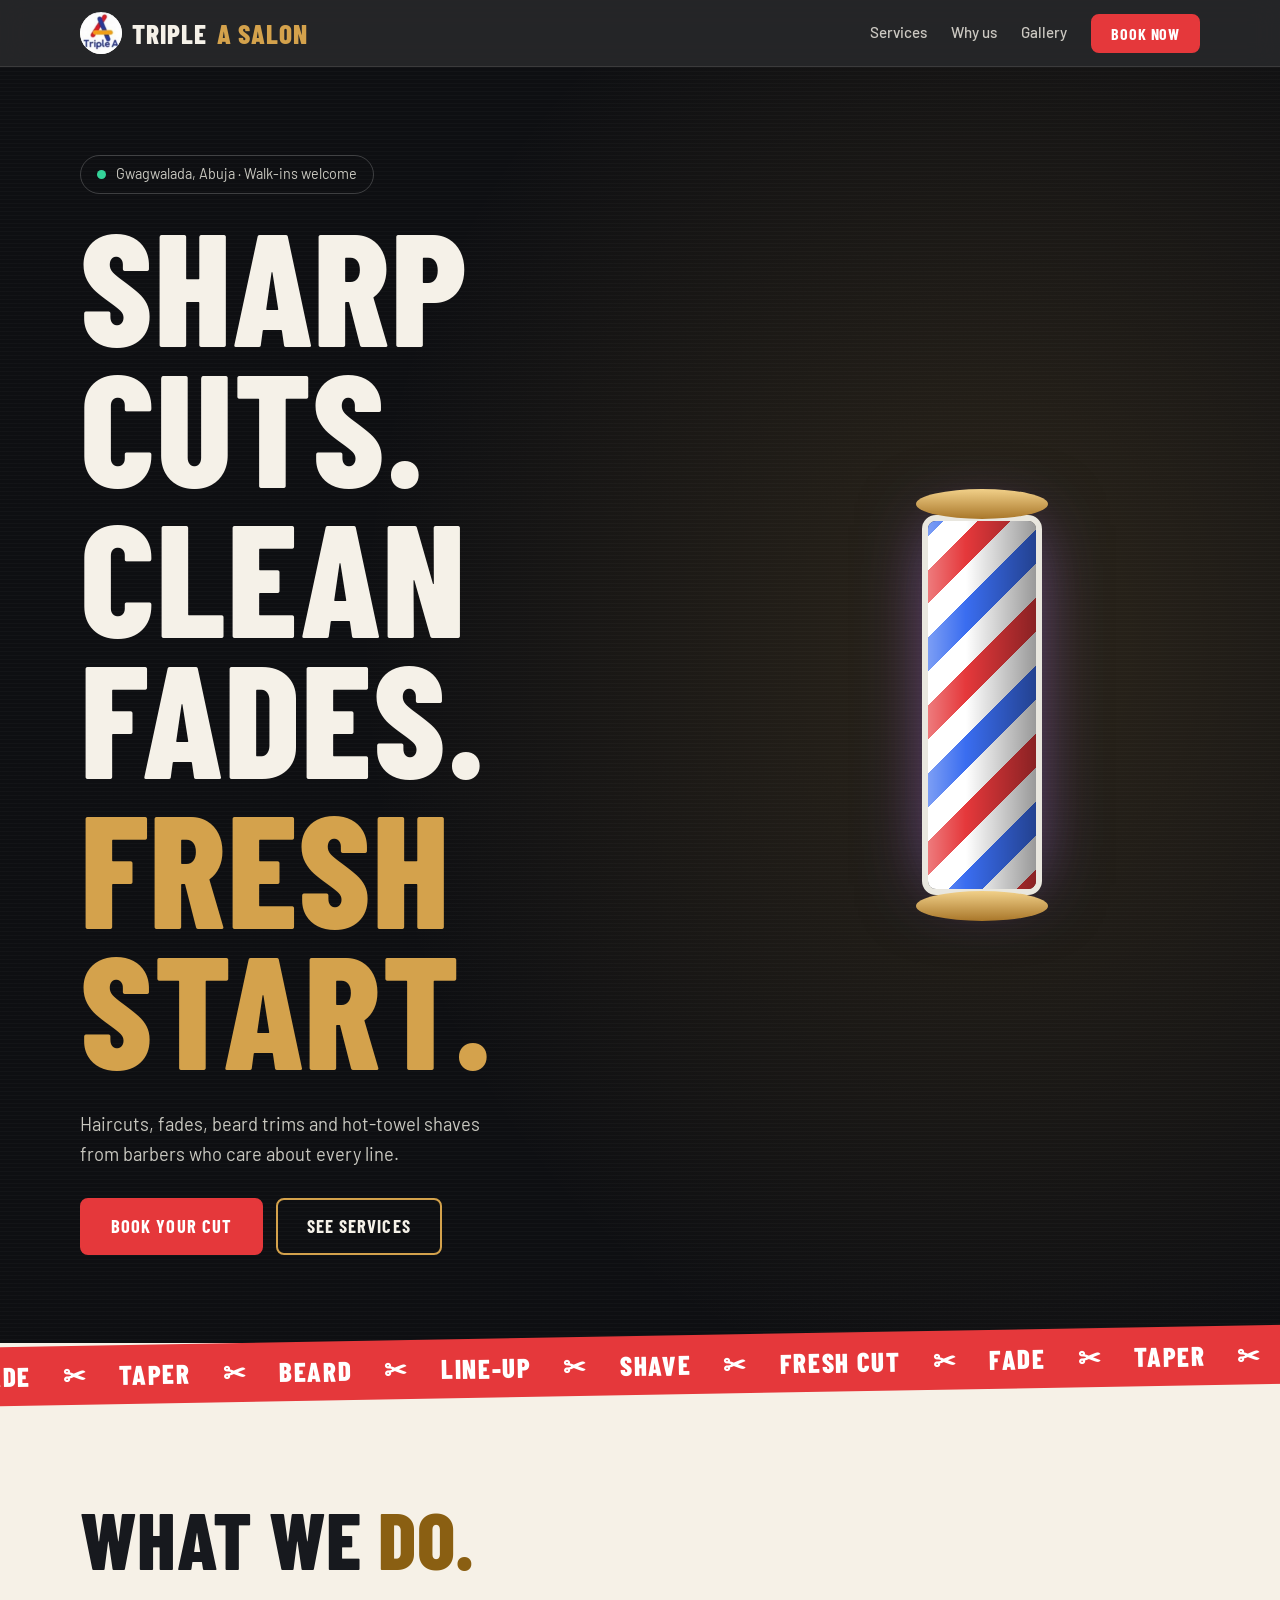
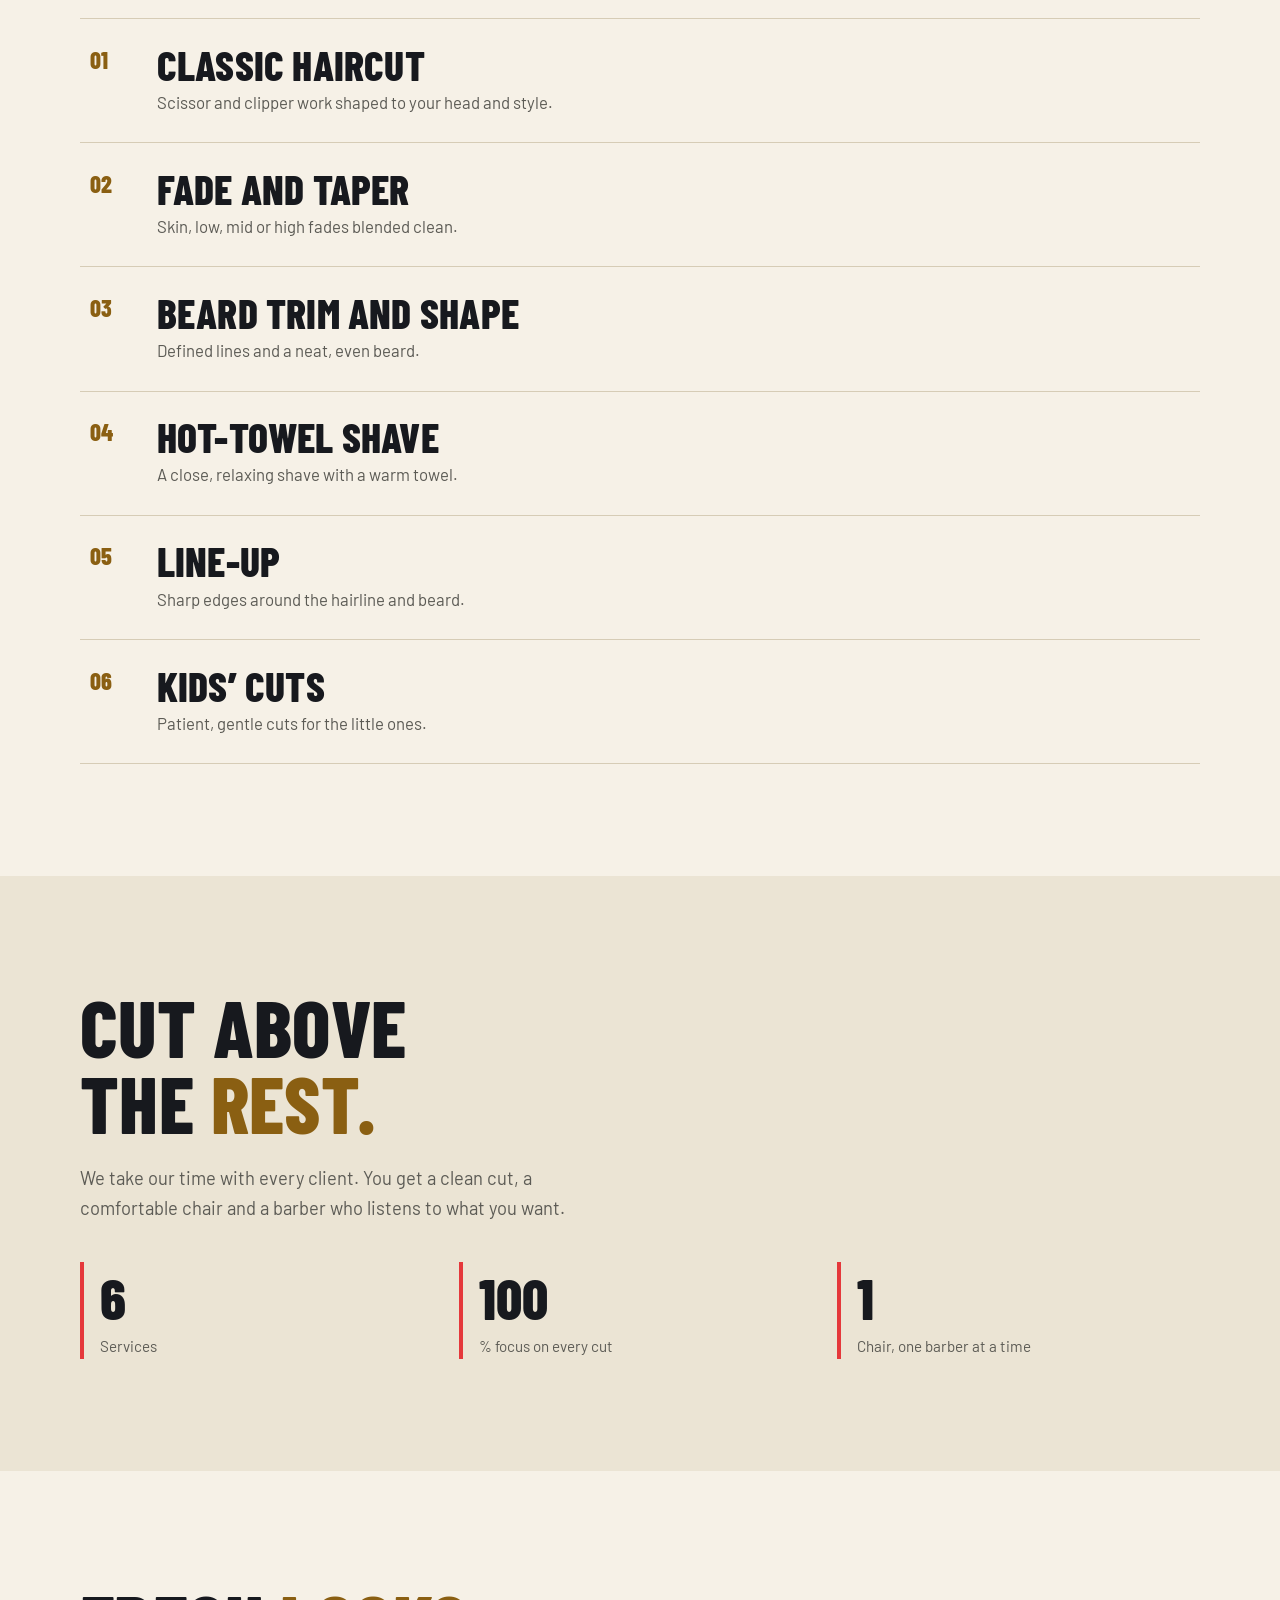
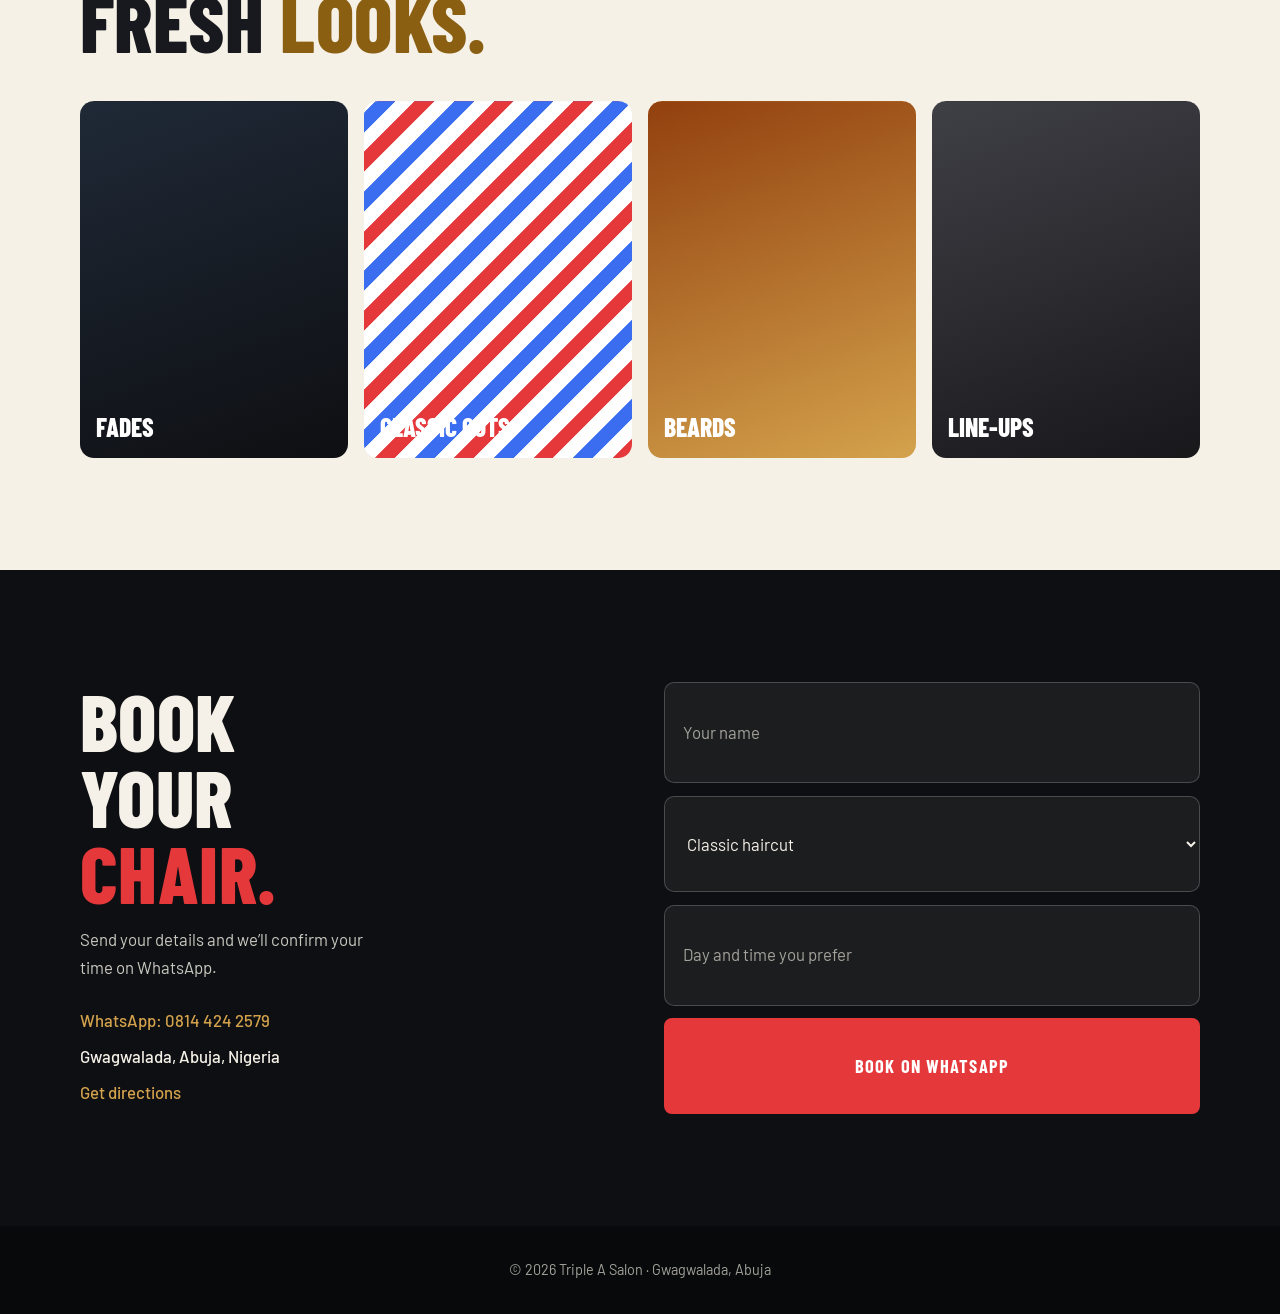
==== index.html @ 72694c61 "Add Triple A Salon website" ====
<!DOCTYPE html>
<html lang="en">
<head>
<meta charset="utf-8">
<meta name="viewport" content="width=device-width, initial-scale=1, viewport-fit=cover">
<title>Triple A Salon | Haircuts, Fades and Beards in Gwagwalada, Abuja</title>
<meta name="description" content="Triple A Salon in Gwagwalada, Abuja: sharp haircuts, clean fades, beard trims and hot-towel shaves.">
<link rel="preconnect" href="https://fonts.googleapis.com"><link rel="preconnect" href="https://fonts.gstatic.com" crossorigin>
<link href="https://fonts.googleapis.com/css2?family=Barlow+Condensed:wght@600;700;800&family=Barlow:wght@400;500;600&display=swap" rel="stylesheet">
<style>
:root{--bg:#0e0f12;--bg2:#17191f;--ink:#f5f1e8;--mute:#a3a29b;--line:#2b2e37;--bt:#d4a24c;--br:#d4a24c;--red:#e5383b;--blu:#3a6df0;--onb:#0e0f12;
--d:"Barlow Condensed","Arial Narrow",Impact,sans-serif;--t:"Barlow","Segoe UI",system-ui,sans-serif;
box-sizing:border-box;padding-top:env(safe-area-inset-top,0px);padding-bottom:env(safe-area-inset-bottom,0px);color-scheme:light dark}
@media (prefers-color-scheme:light){:root{--bg:#f6f1e7;--bg2:#ebe4d4;--ink:#17191e;--mute:#5c5b55;--line:#d6ccb6;--bt:#8a5f12}}
*,*::before,*::after{box-sizing:border-box}
html{scroll-behavior:smooth;scroll-padding-top:calc(70px + env(safe-area-inset-top,0px));height:100%}
body{margin:0;min-height:100%;background:var(--bg);color:var(--ink);font:400 1.05rem/1.65 var(--t);overflow-x:hidden}
body::before{content:"";position:fixed;inset:0 0 auto;height:env(safe-area-inset-top,0px);background:#0e0f12;z-index:90}
a{color:inherit}p{margin:0}h1,h2,h3{font-family:var(--d);margin:0;line-height:.95;text-transform:uppercase;font-weight:800;letter-spacing:.005em}
:focus-visible{outline:3px solid var(--br);outline-offset:3px;border-radius:6px}
.w{width:min(1120px,100% - 2.5rem);margin-inline:auto}
section{padding:clamp(4rem,9vw,7rem) 0}
h2{font-size:clamp(2.6rem,7vw,5rem);max-width:12ch}
.mute{color:var(--mute)}.bt{color:var(--bt)}
#pg{position:fixed;top:env(safe-area-inset-top,0px);left:0;right:0;height:5px;z-index:95;transform-origin:left;transform:scaleX(0);background:repeating-linear-gradient(-45deg,var(--red) 0 10px,#fff 10px 20px,var(--blu) 20px 30px,#fff 30px 40px)}
nav{position:sticky;top:env(safe-area-inset-top,0px);z-index:80;background:#0e0f12e6;backdrop-filter:blur(14px);color:#f5f1e8;border-bottom:1px solid #ffffff1a}
nav .w{display:flex;align-items:center;justify-content:space-between;height:66px;gap:1rem}
.logo{font:800 1.7rem var(--d);text-decoration:none;text-transform:uppercase;letter-spacing:.04em}.logo i{font-style:normal;color:#d4a24c}.logo{display:flex;align-items:center;gap:.6rem}.lg{width:42px;height:42px;border-radius:50%;background:#fff}
.lk{display:flex;gap:1.5rem;align-items:center}.lk a:not(.btn){text-decoration:none;font-weight:500;font-size:.95rem;opacity:.8;transition:opacity .2s}.lk a:not(.btn):hover{opacity:1}
.btn{display:inline-flex;align-items:center;justify-content:center;padding:.95rem 1.8rem;border-radius:8px;font:700 1.15rem var(--d);text-transform:uppercase;letter-spacing:.06em;text-decoration:none;border:2px solid var(--br);color:inherit;background:none;cursor:pointer;transition:transform .2s,background .25s,color .25s}
.btn:hover{background:var(--br);color:#0e0f12;transform:translateY(-3px)}
.btn.r{background:var(--red);border-color:var(--red);color:#fff}.btn.r:hover{background:#ff5a5d;border-color:#ff5a5d;color:#fff}
.sm{padding:.5rem 1.1rem;font-size:1rem}
@media (max-width:760px){.lk a:not(.btn){display:none}}
.hero{background:#0e0f12;color:#f5f1e8;position:relative;overflow:hidden;padding:clamp(3rem,7vw,5.5rem) 0}
.hero::before{content:"";position:absolute;inset:0;background:radial-gradient(50% 60% at 78% 45%,#d4a24c26,transparent),repeating-linear-gradient(0deg,transparent 0 3px,#ffffff05 3px 4px)}
.hero .w{position:relative;display:grid;grid-template-columns:1.2fr .8fr;gap:2rem;align-items:center}
.tag{display:inline-flex;align-items:center;gap:.6rem;border:1px solid #ffffff33;border-radius:999px;padding:.4rem 1rem;font-size:.9rem;color:#c9c8c0}
.tag b{width:9px;height:9px;border-radius:50%;background:#34d399;animation:pg 1.8s infinite}
@keyframes pg{0%{box-shadow:0 0 0 0 #34d39988}70%,100%{box-shadow:0 0 0 9px transparent}}
h1{font-size:clamp(4rem,13vw,10rem);margin:1.2rem 0 1.4rem;line-height:.88}
h1 .l{display:block;overflow:hidden;padding-bottom:.06em}h1 .l span{display:block;transform:translateY(112%) skewY(6deg);animation:up .9s cubic-bezier(.2,.9,.2,1) forwards;animation-delay:var(--d1)}
h1 .l:nth-child(3){color:#d4a24c}
@keyframes up{to{transform:none}}
.hero .in{opacity:0;animation:fd .9s 1.1s forwards}@keyframes fd{to{opacity:1}}
.lead{max-width:42ch;color:#c9c8c0;font-size:1.15rem;margin-bottom:1.8rem}
.cta{display:flex;gap:.8rem;flex-wrap:wrap}
.stage{display:grid;place-items:center;opacity:0;animation:fd 1s .8s forwards}
.poleW{position:relative;width:120px;padding:26px 0}
.cap{position:absolute;left:-6px;right:-6px;height:30px;border-radius:50%;background:linear-gradient(#f1d089,#a9772a);z-index:2}.cap.a{top:0}.cap.b{bottom:0}
.pole{height:min(52vw,380px);min-height:280px;border-radius:14px;border:6px solid #e9e7df;overflow:hidden;position:relative;box-shadow:0 0 70px -10px #3a6df080,0 0 70px -20px #e5383b99}
.pole::before{content:"";position:absolute;inset:-150px 0;background:repeating-linear-gradient(-45deg,var(--red) 0 24px,#fff 24px 48px,var(--blu) 48px 72px,#fff 72px 96px);animation:pl 2.6s linear infinite}
@keyframes pl{to{transform:translateY(135.76px)}}
.pole::after{content:"";position:absolute;inset:0;background:linear-gradient(90deg,#ffffff55,transparent 35%,#00000066)}
@media (max-width:860px){.hero .w{grid-template-columns:1fr}.stage{order:-1}.pole{min-height:200px;height:200px}}
.mq{background:var(--red);color:#fff;overflow:hidden;padding:.8rem 0;transform:rotate(-1deg);margin:-.4rem -2%;position:relative;z-index:2}
.mq div{display:flex;width:max-content;animation:sl 24s linear infinite;font:800 1.7rem var(--d);text-transform:uppercase;letter-spacing:.06em}
.mq span{padding-right:2rem}.mq span::after{content:"✂";margin-left:2rem}
@keyframes sl{to{transform:translateX(-50%)}}
[data-r]{opacity:0;transform:translateY(40px);transition:opacity .8s,transform .8s cubic-bezier(.2,.9,.2,1);transition-delay:var(--dl,0s)}[data-r].on{opacity:1;transform:none}
.sv-l{margin-top:2.6rem;border-top:1px solid var(--line)}
.row{display:grid;grid-template-columns:3.2rem 1fr;gap:1rem;padding:1.6rem .6rem;border-bottom:1px solid var(--line);position:relative;overflow:hidden;transition:padding .3s}
.row::before{content:"";position:absolute;inset:0;background:var(--br);transform:scaleX(0);transform-origin:left;transition:transform .45s cubic-bezier(.7,0,.2,1);z-index:0}
.row>*{position:relative;z-index:1;transition:color .3s}
.row:hover::before{transform:none}.row:hover>*{color:#0e0f12}.row:hover{padding-left:1.4rem}
.row b{font:800 1.5rem var(--d);color:var(--bt)}
.row h3{font-size:clamp(1.8rem,4vw,2.6rem);margin-bottom:.3rem}
.row p{color:var(--mute)}
.alt{background:var(--bg2)}
.st{display:grid;grid-template-columns:repeat(3,1fr);gap:1rem;margin-top:2.4rem}
.st div{border-left:4px solid var(--red);padding-left:1rem}.st b{display:block;font:800 clamp(2.4rem,6vw,3.6rem) var(--d)}.st span{color:var(--mute);font-size:.95rem}
.gal{display:grid;grid-template-columns:repeat(4,1fr);gap:1rem;margin-top:2.6rem}
.tile{aspect-ratio:3/4;border-radius:14px;display:flex;align-items:flex-end;padding:1rem;color:#fff;font:800 1.6rem var(--d);text-transform:uppercase;background-size:cover;background-position:center;transition:transform .4s;position:relative;overflow:hidden}
.tile:hover{transform:translateY(-8px) rotate(-1.2deg)}
.tile:nth-child(1){background-image:linear-gradient(160deg,#1f2937,#0e0f12)}.tile:nth-child(2){background-image:repeating-linear-gradient(-45deg,#e5383b 0 14px,#fff 14px 28px,#3a6df0 28px 42px,#fff 42px 56px)}.tile:nth-child(3){background-image:linear-gradient(160deg,#92400e,#d4a24c)}.tile:nth-child(4){background-image:linear-gradient(160deg,#3f3f46,#18181b)}
@media (max-width:860px){.gal{grid-template-columns:1fr 1fr}}
.bk{background:#0e0f12;color:#f5f1e8}
.bk .w{display:grid;grid-template-columns:1fr 1fr;gap:3rem}
.bk h2{max-width:9ch}.bk p{color:#c9c8c0;margin-top:1rem;max-width:34ch}
.det{display:grid;gap:.5rem;margin-top:1.6rem;font-weight:500}.det a{text-decoration:none;color:#d4a24c}
form{display:grid;gap:.8rem}
input,select,textarea{width:100%;padding:1rem 1.1rem;border-radius:10px;border:1.5px solid #ffffff33;background:#ffffff0f;color:#f5f1e8;font:inherit}
select option{color:#0e0f12}input::placeholder,textarea::placeholder{color:#a3a29b}
input:focus,select:focus,textarea:focus{outline:none;border-color:#d4a24c;background:#ffffff1c}
@media (max-width:820px){.bk .w{grid-template-columns:1fr}}
footer{background:#08090b;color:#a3a29b;text-align:center;padding:2rem 1rem;font-size:.9rem}
main,footer{position:relative;z-index:1}
@media (prefers-reduced-motion:reduce){*,*::before,*::after{animation:none!important;transition:none!important}h1 .l span,[data-r],.hero .in,.stage{transform:none;opacity:1}}
</style>
</head>
<body>
<div id="pg" aria-hidden="true"></div>
<nav><div class="w"><a class="logo" href="#top" data-brand></a>
<div class="lk"><a href="#services">Services</a><a href="#why">Why us</a><a href="#gallery">Gallery</a><a class="btn r sm" href="#book">Book now</a></div></div></nav>
<main>
<header class="hero" id="top"><div class="w">
<div><span class="tag in"><b></b>Gwagwalada, Abuja · Walk-ins welcome</span>
<h1 aria-label="Sharp cuts. Clean fades. Fresh start."><span class="l"><span style="--d1:.1s">Sharp cuts.</span></span><span class="l"><span style="--d1:.25s">Clean fades.</span></span><span class="l"><span style="--d1:.4s">Fresh start.</span></span></h1>
<p class="lead in">Haircuts, fades, beard trims and hot-towel shaves from barbers who care about every line.</p>
<div class="cta in"><a class="btn r" href="#book">Book your cut</a><a class="btn" href="#services">See services</a></div></div>
<div class="stage" aria-hidden="true"><div class="poleW"><i class="cap a"></i><div class="pole"></div><i class="cap b"></i></div></div>
</div></header>
<div class="mq" aria-hidden="true"><div id="mq"></div></div>

<section id="services"><div class="w"><h2 data-r>What we <span class="bt">do.</span></h2><div class="sv-l" id="sv"></div></div></section>

<section class="alt" id="why"><div class="w"><h2 data-r>Cut above the <span class="bt">rest.</span></h2>
<p class="mute" data-r style="max-width:52ch;margin-top:1.4rem;font-size:1.15rem">We take our time with every client. You get a clean cut, a comfortable chair and a barber who listens to what you want.</p>
<div class="st" data-r><div><b data-n="6">0</b><span>Services</span></div><div><b data-n="100">0</b><span>% focus on every cut</span></div><div><b data-n="1">0</b><span>Chair, one barber at a time</span></div></div></div></section>

<section id="gallery"><div class="w"><h2 data-r>Fresh <span class="bt">looks.</span></h2>
<div class="gal"><div class="tile" data-r>Fades</div><div class="tile" data-r style="--dl:.1s">Classic cuts</div><div class="tile" data-r style="--dl:.2s">Beards</div><div class="tile" data-r style="--dl:.3s">Line-ups</div></div></div></section>

<section class="bk" id="book"><div class="w">
<div data-r><h2>Book your <span style="color:#e5383b">chair.</span></h2><p>Send your details and we’ll confirm your time on WhatsApp.</p>
<div class="det"><a id="wa" target="_blank" rel="noopener"></a><span>Gwagwalada, Abuja, Nigeria</span><a id="mp" target="_blank" rel="noopener">Get directions</a><div id="hr"></div></div></div>
<form id="f" data-r style="--dl:.15s"><input id="n" placeholder="Your name" required autocomplete="name"><select id="s" aria-label="Service"></select><input id="d" placeholder="Day and time you prefer" required><button class="btn r" type="submit">Book on WhatsApp</button></form>
</div></section>
</main>
<footer id="ft"></footer>
<script>
var BRAND="Triple A Salon",PHONE="2348144242579",SHOWN="0814 424 2579",HOURS="",HERO="",GALLERY=[],LOGO="[data-uri]"; // HOURS, HERO and GALLERY are optional: add opening hours, a hero photo and gallery photos
var $=function(s){return document.querySelector(s)},$$=function(s){return Array.prototype.slice.call(document.querySelectorAll(s))};
var sv=[["Classic haircut","Scissor and clipper work shaped to your head and style."],["Fade and taper","Skin, low, mid or high fades blended clean."],["Beard trim and shape","Defined lines and a neat, even beard."],["Hot-towel shave","A close, relaxing shave with a warm towel."],["Line-up","Sharp edges around the hairline and beard."],["Kids’ cuts","Patient, gentle cuts for the little ones."]];
$("#sv").innerHTML=sv.map(function(s,i){return'<div class="row" data-r style="--dl:'+i*.06+'s"><b>0'+(i+1)+"</b><div><h3>"+s[0]+"</h3><p>"+s[1]+"</p></div></div>"}).join("");
$("#s").innerHTML=sv.map(function(s){return"<option>"+s[0]+"</option>"}).join("");
var b=BRAND.split(" ");$$("[data-brand]").forEach(function(e){e.innerHTML='<img class="lg" src="'+LOGO+'" alt="">'+b[0]+(b.length>1?" <i>"+b.slice(1).join(" ")+"</i>":"")});
$("#wa").href="https://wa.me/"+PHONE;$("#wa").textContent="WhatsApp: "+SHOWN;if(HOURS)$("#hr").textContent="Open: "+HOURS;
$("#ft").textContent="© 2026 "+BRAND+" · Gwagwalada, Abuja";$("#mp").href="https://www.google.com/maps/search/?api=1&query="+encodeURIComponent("Triple A Salon Gwagwalada Abuja");if(HERO){$(".hero").style.background="linear-gradient(#0e0f12d9,#0e0f12f2),url("+HERO+") center/cover"}
var ws=["Fade","Taper","Beard","Line-up","Shave","Fresh cut"];$("#mq").innerHTML=ws.concat(ws,ws,ws).map(function(w){return"<span>"+w+"</span>"}).join("");
GALLERY.forEach(function(u,i){var t=$$(".tile")[i];if(t)t.style.backgroundImage="url("+u+")"});
addEventListener("scroll",function(){var h=document.documentElement.scrollHeight-innerHeight;$("#pg").style.transform="scaleX("+(h>0?scrollY/h:0)+")"},{passive:true});
var io=new IntersectionObserver(function(es){es.forEach(function(e){if(e.isIntersecting){e.target.classList.add("on");io.unobserve(e.target)}})},{threshold:.15});
$$("[data-r]").forEach(function(e){io.observe(e)});
var co=new IntersectionObserver(function(es){es.forEach(function(e){if(!e.isIntersecting)return;co.unobserve(e.target);var n=+e.target.dataset.n,s=0;(function u(){s++;e.target.textContent=Math.round(n*s/30);if(s<30)requestAnimationFrame(u)})()})});
$$("[data-n]").forEach(function(e){co.observe(e)});
$("#f").onsubmit=function(ev){ev.preventDefault();var t="Hello "+BRAND+", I’m "+$("#n").value+". I’d like a "+$("#s").value+" on "+$("#d").value+".";window.open("https://wa.me/"+PHONE+"?text="+encodeURIComponent(t),"_blank")};
</script>
</body>
</html>
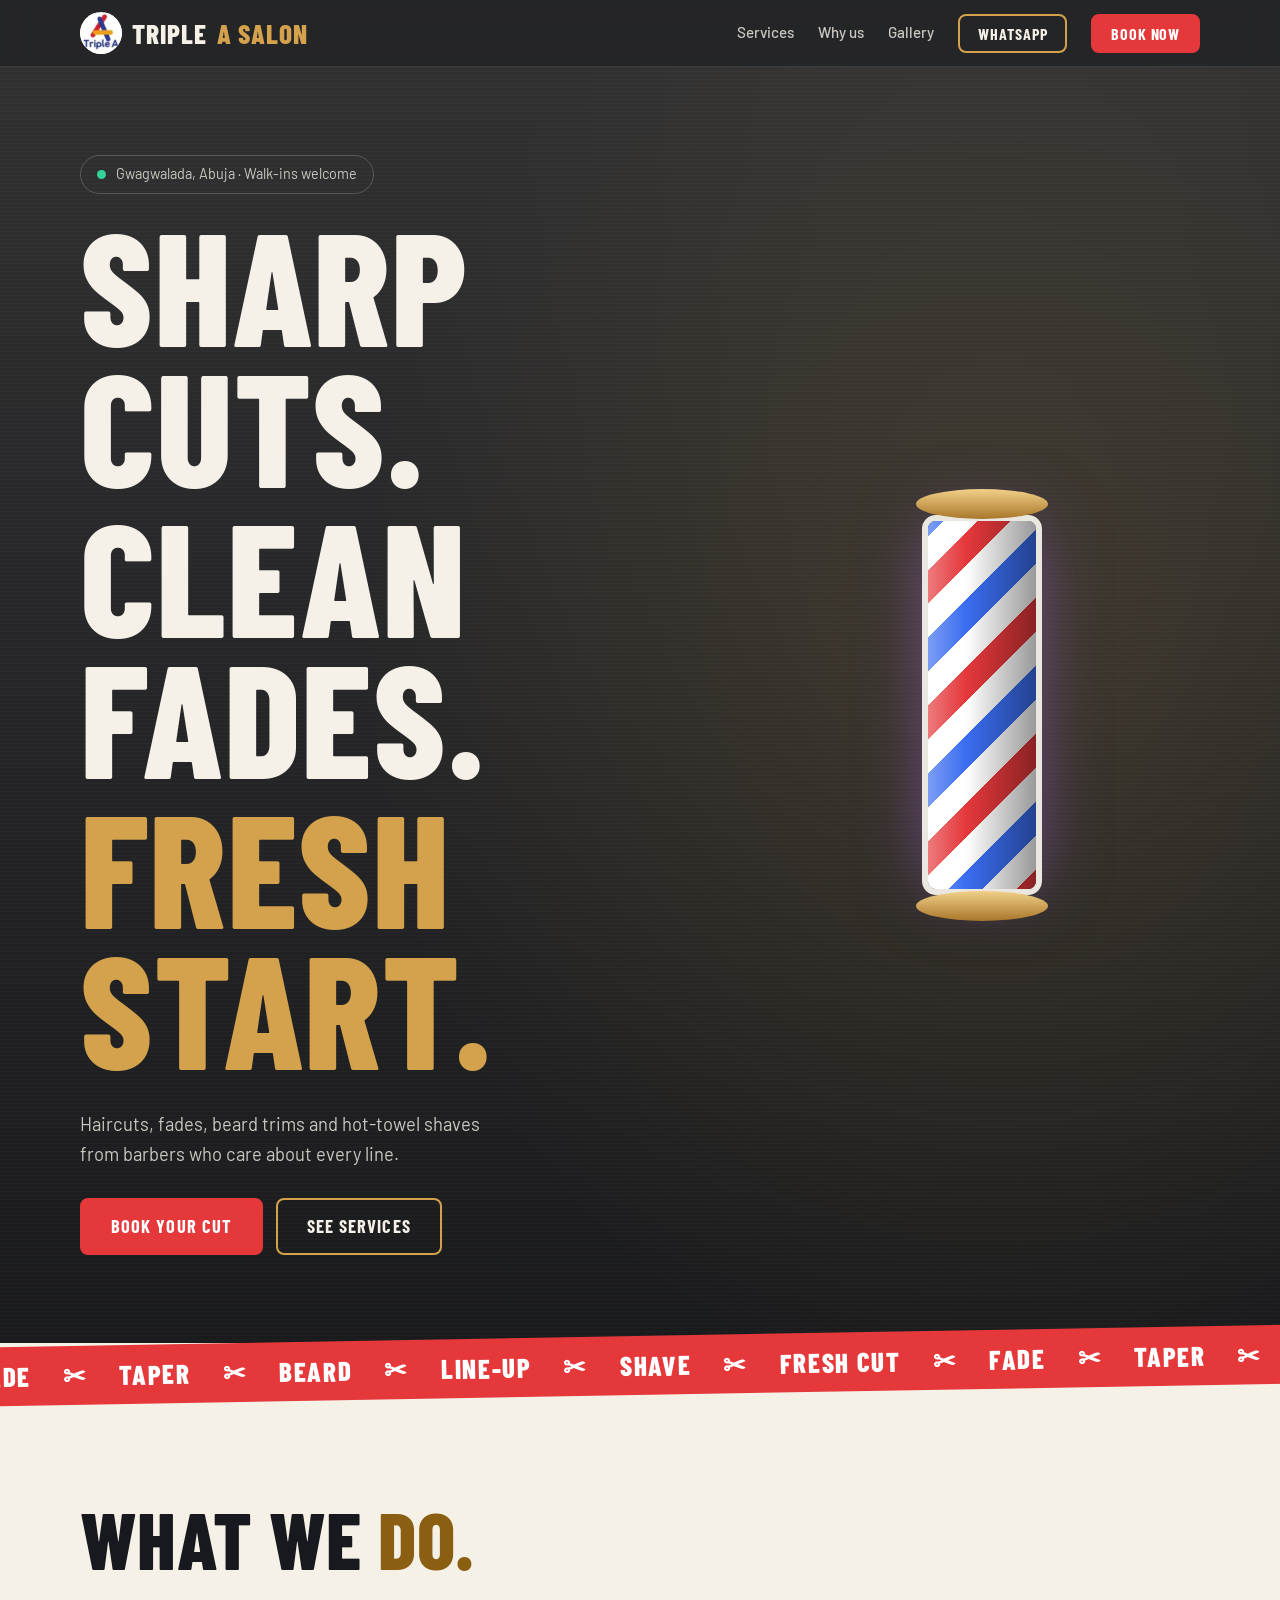
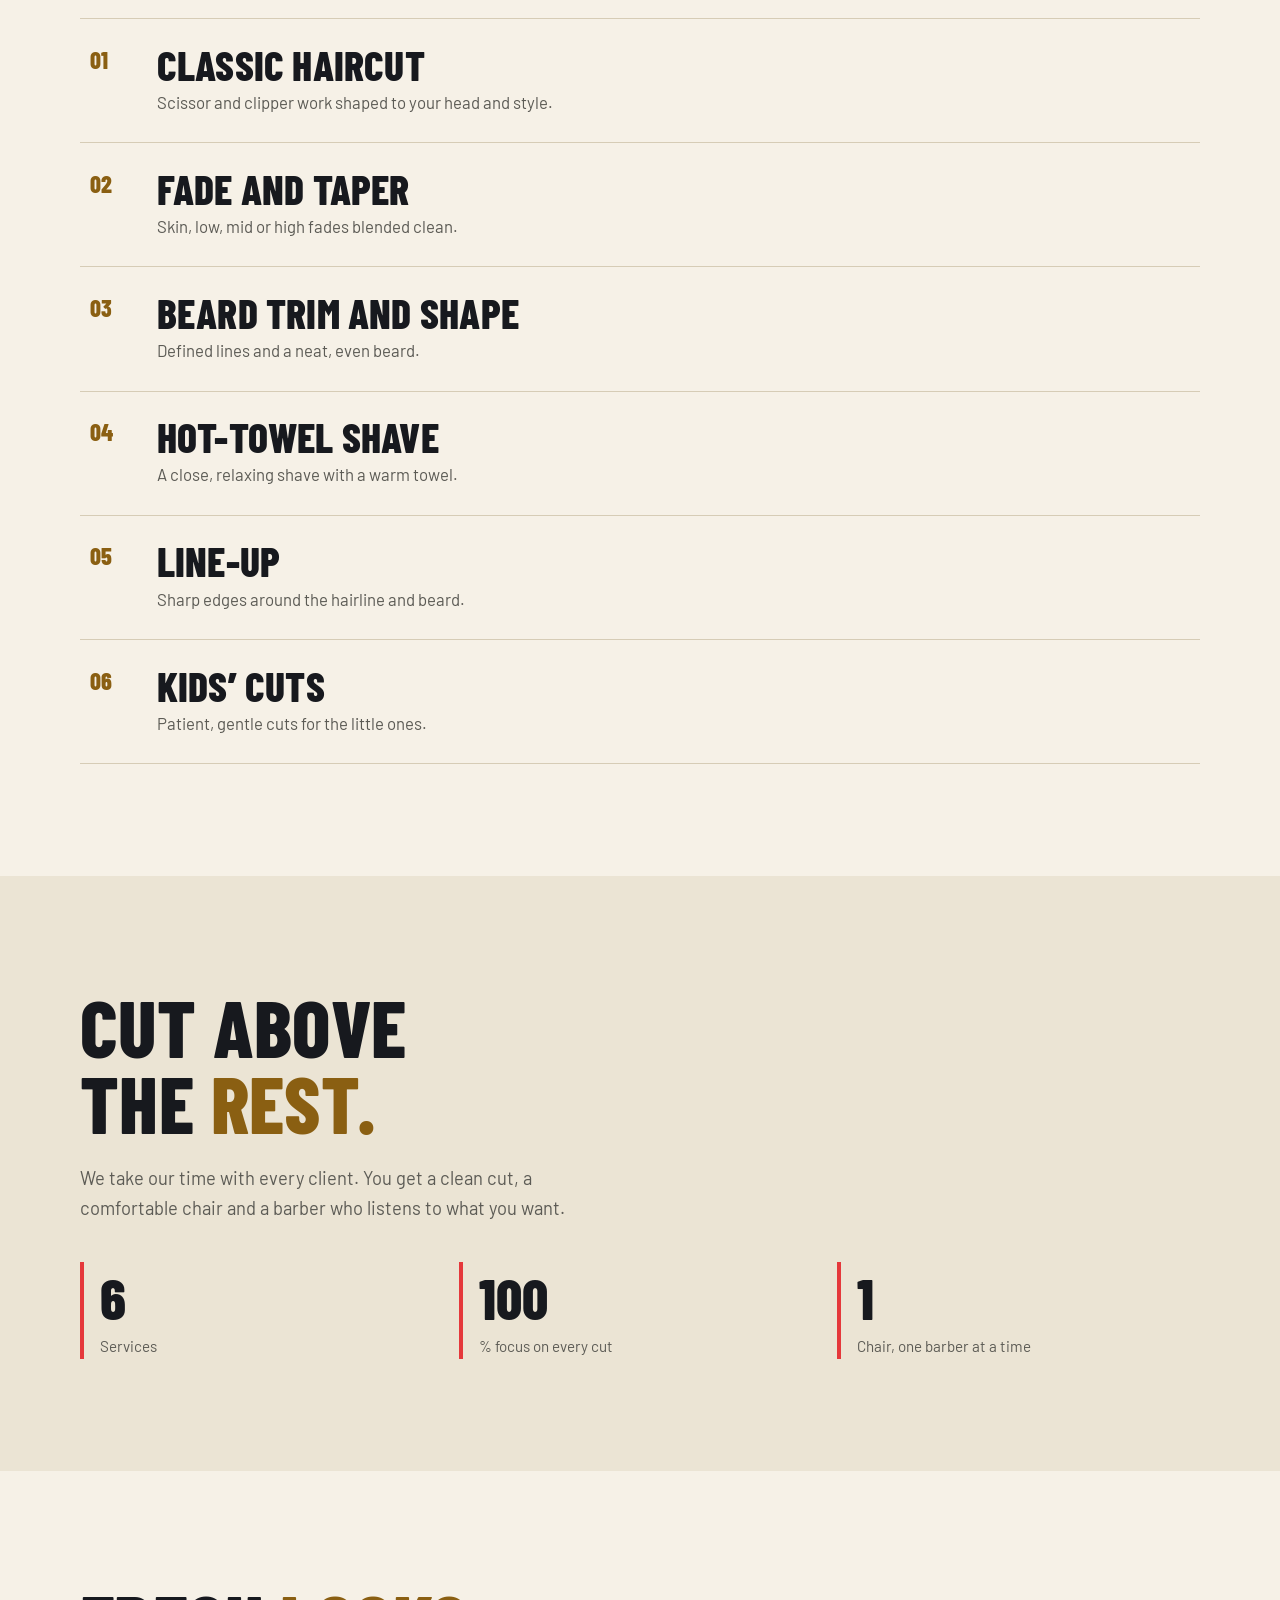
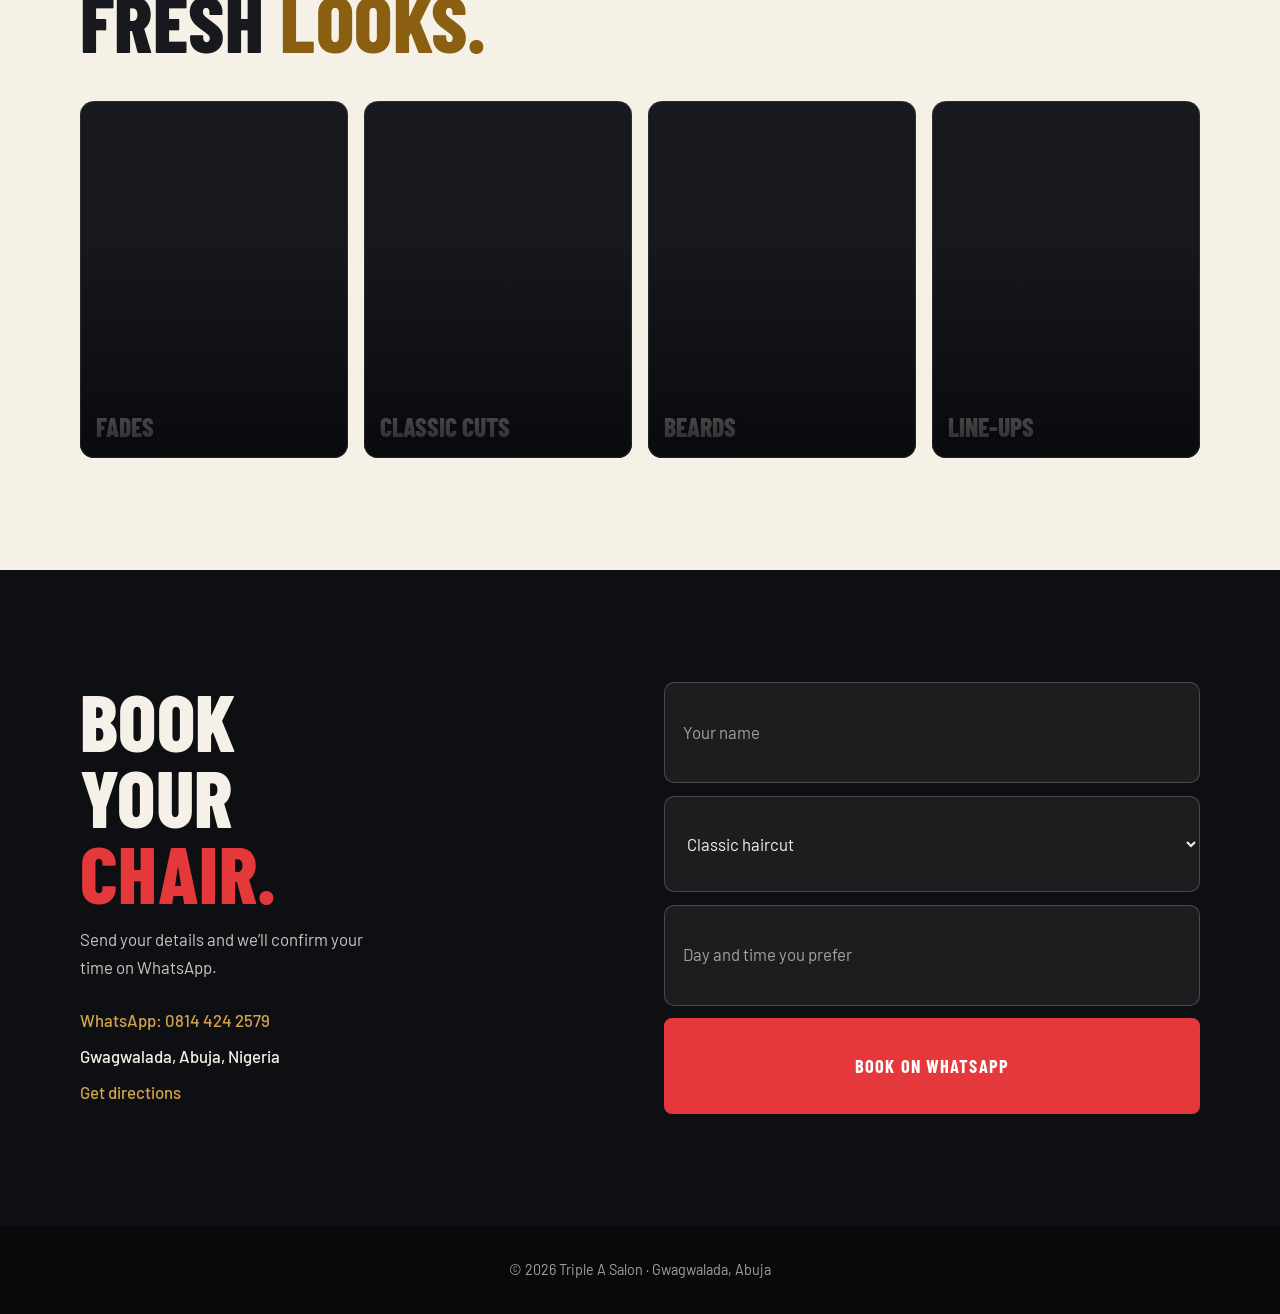
==== commit e2cc91b8: "Separate salon assets and add photography and contact links" ====
--- a/index.html
+++ b/index.html
@@ -7,91 +7,12 @@
 <meta name="description" content="Triple A Salon in Gwagwalada, Abuja: sharp haircuts, clean fades, beard trims and hot-towel shaves.">
 <link rel="preconnect" href="https://fonts.googleapis.com"><link rel="preconnect" href="https://fonts.gstatic.com" crossorigin>
 <link href="https://fonts.googleapis.com/css2?family=Barlow+Condensed:wght@600;700;800&family=Barlow:wght@400;500;600&display=swap" rel="stylesheet">
-<style>
-:root{--bg:#0e0f12;--bg2:#17191f;--ink:#f5f1e8;--mute:#a3a29b;--line:#2b2e37;--bt:#d4a24c;--br:#d4a24c;--red:#e5383b;--blu:#3a6df0;--onb:#0e0f12;
---d:"Barlow Condensed","Arial Narrow",Impact,sans-serif;--t:"Barlow","Segoe UI",system-ui,sans-serif;
-box-sizing:border-box;padding-top:env(safe-area-inset-top,0px);padding-bottom:env(safe-area-inset-bottom,0px);color-scheme:light dark}
-@media (prefers-color-scheme:light){:root{--bg:#f6f1e7;--bg2:#ebe4d4;--ink:#17191e;--mute:#5c5b55;--line:#d6ccb6;--bt:#8a5f12}}
-*,*::before,*::after{box-sizing:border-box}
-html{scroll-behavior:smooth;scroll-padding-top:calc(70px + env(safe-area-inset-top,0px));height:100%}
-body{margin:0;min-height:100%;background:var(--bg);color:var(--ink);font:400 1.05rem/1.65 var(--t);overflow-x:hidden}
-body::before{content:"";position:fixed;inset:0 0 auto;height:env(safe-area-inset-top,0px);background:#0e0f12;z-index:90}
-a{color:inherit}p{margin:0}h1,h2,h3{font-family:var(--d);margin:0;line-height:.95;text-transform:uppercase;font-weight:800;letter-spacing:.005em}
-:focus-visible{outline:3px solid var(--br);outline-offset:3px;border-radius:6px}
-.w{width:min(1120px,100% - 2.5rem);margin-inline:auto}
-section{padding:clamp(4rem,9vw,7rem) 0}
-h2{font-size:clamp(2.6rem,7vw,5rem);max-width:12ch}
-.mute{color:var(--mute)}.bt{color:var(--bt)}
-#pg{position:fixed;top:env(safe-area-inset-top,0px);left:0;right:0;height:5px;z-index:95;transform-origin:left;transform:scaleX(0);background:repeating-linear-gradient(-45deg,var(--red) 0 10px,#fff 10px 20px,var(--blu) 20px 30px,#fff 30px 40px)}
-nav{position:sticky;top:env(safe-area-inset-top,0px);z-index:80;background:#0e0f12e6;backdrop-filter:blur(14px);color:#f5f1e8;border-bottom:1px solid #ffffff1a}
-nav .w{display:flex;align-items:center;justify-content:space-between;height:66px;gap:1rem}
-.logo{font:800 1.7rem var(--d);text-decoration:none;text-transform:uppercase;letter-spacing:.04em}.logo i{font-style:normal;color:#d4a24c}.logo{display:flex;align-items:center;gap:.6rem}.lg{width:42px;height:42px;border-radius:50%;background:#fff}
-.lk{display:flex;gap:1.5rem;align-items:center}.lk a:not(.btn){text-decoration:none;font-weight:500;font-size:.95rem;opacity:.8;transition:opacity .2s}.lk a:not(.btn):hover{opacity:1}
-.btn{display:inline-flex;align-items:center;justify-content:center;padding:.95rem 1.8rem;border-radius:8px;font:700 1.15rem var(--d);text-transform:uppercase;letter-spacing:.06em;text-decoration:none;border:2px solid var(--br);color:inherit;background:none;cursor:pointer;transition:transform .2s,background .25s,color .25s}
-.btn:hover{background:var(--br);color:#0e0f12;transform:translateY(-3px)}
-.btn.r{background:var(--red);border-color:var(--red);color:#fff}.btn.r:hover{background:#ff5a5d;border-color:#ff5a5d;color:#fff}
-.sm{padding:.5rem 1.1rem;font-size:1rem}
-@media (max-width:760px){.lk a:not(.btn){display:none}}
-.hero{background:#0e0f12;color:#f5f1e8;position:relative;overflow:hidden;padding:clamp(3rem,7vw,5.5rem) 0}
-.hero::before{content:"";position:absolute;inset:0;background:radial-gradient(50% 60% at 78% 45%,#d4a24c26,transparent),repeating-linear-gradient(0deg,transparent 0 3px,#ffffff05 3px 4px)}
-.hero .w{position:relative;display:grid;grid-template-columns:1.2fr .8fr;gap:2rem;align-items:center}
-.tag{display:inline-flex;align-items:center;gap:.6rem;border:1px solid #ffffff33;border-radius:999px;padding:.4rem 1rem;font-size:.9rem;color:#c9c8c0}
-.tag b{width:9px;height:9px;border-radius:50%;background:#34d399;animation:pg 1.8s infinite}
-@keyframes pg{0%{box-shadow:0 0 0 0 #34d39988}70%,100%{box-shadow:0 0 0 9px transparent}}
-h1{font-size:clamp(4rem,13vw,10rem);margin:1.2rem 0 1.4rem;line-height:.88}
-h1 .l{display:block;overflow:hidden;padding-bottom:.06em}h1 .l span{display:block;transform:translateY(112%) skewY(6deg);animation:up .9s cubic-bezier(.2,.9,.2,1) forwards;animation-delay:var(--d1)}
-h1 .l:nth-child(3){color:#d4a24c}
-@keyframes up{to{transform:none}}
-.hero .in{opacity:0;animation:fd .9s 1.1s forwards}@keyframes fd{to{opacity:1}}
-.lead{max-width:42ch;color:#c9c8c0;font-size:1.15rem;margin-bottom:1.8rem}
-.cta{display:flex;gap:.8rem;flex-wrap:wrap}
-.stage{display:grid;place-items:center;opacity:0;animation:fd 1s .8s forwards}
-.poleW{position:relative;width:120px;padding:26px 0}
-.cap{position:absolute;left:-6px;right:-6px;height:30px;border-radius:50%;background:linear-gradient(#f1d089,#a9772a);z-index:2}.cap.a{top:0}.cap.b{bottom:0}
-.pole{height:min(52vw,380px);min-height:280px;border-radius:14px;border:6px solid #e9e7df;overflow:hidden;position:relative;box-shadow:0 0 70px -10px #3a6df080,0 0 70px -20px #e5383b99}
-.pole::before{content:"";position:absolute;inset:-150px 0;background:repeating-linear-gradient(-45deg,var(--red) 0 24px,#fff 24px 48px,var(--blu) 48px 72px,#fff 72px 96px);animation:pl 2.6s linear infinite}
-@keyframes pl{to{transform:translateY(135.76px)}}
-.pole::after{content:"";position:absolute;inset:0;background:linear-gradient(90deg,#ffffff55,transparent 35%,#00000066)}
-@media (max-width:860px){.hero .w{grid-template-columns:1fr}.stage{order:-1}.pole{min-height:200px;height:200px}}
-.mq{background:var(--red);color:#fff;overflow:hidden;padding:.8rem 0;transform:rotate(-1deg);margin:-.4rem -2%;position:relative;z-index:2}
-.mq div{display:flex;width:max-content;animation:sl 24s linear infinite;font:800 1.7rem var(--d);text-transform:uppercase;letter-spacing:.06em}
-.mq span{padding-right:2rem}.mq span::after{content:"✂";margin-left:2rem}
-@keyframes sl{to{transform:translateX(-50%)}}
-[data-r]{opacity:0;transform:translateY(40px);transition:opacity .8s,transform .8s cubic-bezier(.2,.9,.2,1);transition-delay:var(--dl,0s)}[data-r].on{opacity:1;transform:none}
-.sv-l{margin-top:2.6rem;border-top:1px solid var(--line)}
-.row{display:grid;grid-template-columns:3.2rem 1fr;gap:1rem;padding:1.6rem .6rem;border-bottom:1px solid var(--line);position:relative;overflow:hidden;transition:padding .3s}
-.row::before{content:"";position:absolute;inset:0;background:var(--br);transform:scaleX(0);transform-origin:left;transition:transform .45s cubic-bezier(.7,0,.2,1);z-index:0}
-.row>*{position:relative;z-index:1;transition:color .3s}
-.row:hover::before{transform:none}.row:hover>*{color:#0e0f12}.row:hover{padding-left:1.4rem}
-.row b{font:800 1.5rem var(--d);color:var(--bt)}
-.row h3{font-size:clamp(1.8rem,4vw,2.6rem);margin-bottom:.3rem}
-.row p{color:var(--mute)}
-.alt{background:var(--bg2)}
-.st{display:grid;grid-template-columns:repeat(3,1fr);gap:1rem;margin-top:2.4rem}
-.st div{border-left:4px solid var(--red);padding-left:1rem}.st b{display:block;font:800 clamp(2.4rem,6vw,3.6rem) var(--d)}.st span{color:var(--mute);font-size:.95rem}
-.gal{display:grid;grid-template-columns:repeat(4,1fr);gap:1rem;margin-top:2.6rem}
-.tile{aspect-ratio:3/4;border-radius:14px;display:flex;align-items:flex-end;padding:1rem;color:#fff;font:800 1.6rem var(--d);text-transform:uppercase;background-size:cover;background-position:center;transition:transform .4s;position:relative;overflow:hidden}
-.tile:hover{transform:translateY(-8px) rotate(-1.2deg)}
-.tile:nth-child(1){background-image:linear-gradient(160deg,#1f2937,#0e0f12)}.tile:nth-child(2){background-image:repeating-linear-gradient(-45deg,#e5383b 0 14px,#fff 14px 28px,#3a6df0 28px 42px,#fff 42px 56px)}.tile:nth-child(3){background-image:linear-gradient(160deg,#92400e,#d4a24c)}.tile:nth-child(4){background-image:linear-gradient(160deg,#3f3f46,#18181b)}
-@media (max-width:860px){.gal{grid-template-columns:1fr 1fr}}
-.bk{background:#0e0f12;color:#f5f1e8}
-.bk .w{display:grid;grid-template-columns:1fr 1fr;gap:3rem}
-.bk h2{max-width:9ch}.bk p{color:#c9c8c0;margin-top:1rem;max-width:34ch}
-.det{display:grid;gap:.5rem;margin-top:1.6rem;font-weight:500}.det a{text-decoration:none;color:#d4a24c}
-form{display:grid;gap:.8rem}
-input,select,textarea{width:100%;padding:1rem 1.1rem;border-radius:10px;border:1.5px solid #ffffff33;background:#ffffff0f;color:#f5f1e8;font:inherit}
-select option{color:#0e0f12}input::placeholder,textarea::placeholder{color:#a3a29b}
-input:focus,select:focus,textarea:focus{outline:none;border-color:#d4a24c;background:#ffffff1c}
-@media (max-width:820px){.bk .w{grid-template-columns:1fr}}
-footer{background:#08090b;color:#a3a29b;text-align:center;padding:2rem 1rem;font-size:.9rem}
-main,footer{position:relative;z-index:1}
-@media (prefers-reduced-motion:reduce){*,*::before,*::after{animation:none!important;transition:none!important}h1 .l span,[data-r],.hero .in,.stage{transform:none;opacity:1}}
-</style>
+<link rel="stylesheet" href="css/style.css">
 </head>
 <body>
 <div id="pg" aria-hidden="true"></div>
 <nav><div class="w"><a class="logo" href="#top" data-brand></a>
-<div class="lk"><a href="#services">Services</a><a href="#why">Why us</a><a href="#gallery">Gallery</a><a class="btn r sm" href="#book">Book now</a></div></div></nav>
+<div class="lk"><a href="#services">Services</a><a href="#why">Why us</a><a href="#gallery">Gallery</a><a class="btn sm" href="https://wa.me/2348144242579" target="_blank" rel="noopener">WhatsApp</a><a class="btn r sm" href="#book">Book now</a></div></div></nav>
 <main>
 <header class="hero" id="top"><div class="w">
 <div><span class="tag in"><b></b>Gwagwalada, Abuja · Walk-ins welcome</span>
@@ -113,28 +34,11 @@
 
 <section class="bk" id="book"><div class="w">
 <div data-r><h2>Book your <span style="color:#e5383b">chair.</span></h2><p>Send your details and we’ll confirm your time on WhatsApp.</p>
-<div class="det"><a id="wa" target="_blank" rel="noopener"></a><span>Gwagwalada, Abuja, Nigeria</span><a id="mp" target="_blank" rel="noopener">Get directions</a><div id="hr"></div></div></div>
+<div class="det"><a id="wa" target="_blank" rel="noopener"></a><a id="mail" target="_blank" rel="noopener"></a><span>Gwagwalada, Abuja, Nigeria</span><a id="mp" target="_blank" rel="noopener">Get directions</a><div id="hr"></div></div></div>
 <form id="f" data-r style="--dl:.15s"><input id="n" placeholder="Your name" required autocomplete="name"><select id="s" aria-label="Service"></select><input id="d" placeholder="Day and time you prefer" required><button class="btn r" type="submit">Book on WhatsApp</button></form>
 </div></section>
 </main>
 <footer id="ft"></footer>
-<script>
-var BRAND="Triple A Salon",PHONE="2348144242579",SHOWN="0814 424 2579",HOURS="",HERO="",GALLERY=[],LOGO="[data-uri]"; // HOURS, HERO and GALLERY are optional: add opening hours, a hero photo and gallery photos
-var $=function(s){return document.querySelector(s)},$$=function(s){return Array.prototype.slice.call(document.querySelectorAll(s))};
-var sv=[["Classic haircut","Scissor and clipper work shaped to your head and style."],["Fade and taper","Skin, low, mid or high fades blended clean."],["Beard trim and shape","Defined lines and a neat, even beard."],["Hot-towel shave","A close, relaxing shave with a warm towel."],["Line-up","Sharp edges around the hairline and beard."],["Kids’ cuts","Patient, gentle cuts for the little ones."]];
-$("#sv").innerHTML=sv.map(function(s,i){return'<div class="row" data-r style="--dl:'+i*.06+'s"><b>0'+(i+1)+"</b><div><h3>"+s[0]+"</h3><p>"+s[1]+"</p></div></div>"}).join("");
-$("#s").innerHTML=sv.map(function(s){return"<option>"+s[0]+"</option>"}).join("");
-var b=BRAND.split(" ");$$("[data-brand]").forEach(function(e){e.innerHTML='<img class="lg" src="'+LOGO+'" alt="">'+b[0]+(b.length>1?" <i>"+b.slice(1).join(" ")+"</i>":"")});
-$("#wa").href="https://wa.me/"+PHONE;$("#wa").textContent="WhatsApp: "+SHOWN;if(HOURS)$("#hr").textContent="Open: "+HOURS;
-$("#ft").textContent="© 2026 "+BRAND+" · Gwagwalada, Abuja";$("#mp").href="https://www.google.com/maps/search/?api=1&query="+encodeURIComponent("Triple A Salon Gwagwalada Abuja");if(HERO){$(".hero").style.background="linear-gradient(#0e0f12d9,#0e0f12f2),url("+HERO+") center/cover"}
-var ws=["Fade","Taper","Beard","Line-up","Shave","Fresh cut"];$("#mq").innerHTML=ws.concat(ws,ws,ws).map(function(w){return"<span>"+w+"</span>"}).join("");
-GALLERY.forEach(function(u,i){var t=$$(".tile")[i];if(t)t.style.backgroundImage="url("+u+")"});
-addEventListener("scroll",function(){var h=document.documentElement.scrollHeight-innerHeight;$("#pg").style.transform="scaleX("+(h>0?scrollY/h:0)+")"},{passive:true});
-var io=new IntersectionObserver(function(es){es.forEach(function(e){if(e.isIntersecting){e.target.classList.add("on");io.unobserve(e.target)}})},{threshold:.15});
-$$("[data-r]").forEach(function(e){io.observe(e)});
-var co=new IntersectionObserver(function(es){es.forEach(function(e){if(!e.isIntersecting)return;co.unobserve(e.target);var n=+e.target.dataset.n,s=0;(function u(){s++;e.target.textContent=Math.round(n*s/30);if(s<30)requestAnimationFrame(u)})()})});
-$$("[data-n]").forEach(function(e){co.observe(e)});
-$("#f").onsubmit=function(ev){ev.preventDefault();var t="Hello "+BRAND+", I’m "+$("#n").value+". I’d like a "+$("#s").value+" on "+$("#d").value+".";window.open("https://wa.me/"+PHONE+"?text="+encodeURIComponent(t),"_blank")};
-</script>
+<script src="js/script.js" defer></script>
 </body>
 </html>
--- a/css/style.css
+++ b/css/style.css
@@ -0,0 +1,86 @@
+
+:root{--bg:#0e0f12;--bg2:#17191f;--ink:#f5f1e8;--mute:#a3a29b;--line:#2b2e37;--bt:#d4a24c;--br:#d4a24c;--red:#e5383b;--blu:#3a6df0;--onb:#0e0f12;
+--d:"Barlow Condensed","Arial Narrow",Impact,sans-serif;--t:"Barlow","Segoe UI",system-ui,sans-serif;
+box-sizing:border-box;padding-top:env(safe-area-inset-top,0px);padding-bottom:env(safe-area-inset-bottom,0px);color-scheme:light dark}
+@media (prefers-color-scheme:light){:root{--bg:#f6f1e7;--bg2:#ebe4d4;--ink:#17191e;--mute:#5c5b55;--line:#d6ccb6;--bt:#8a5f12}}
+*,*::before,*::after{box-sizing:border-box}
+html{scroll-behavior:smooth;scroll-padding-top:calc(70px + env(safe-area-inset-top,0px));height:100%}
+body{margin:0;min-height:100%;background:var(--bg);color:var(--ink);font:400 1.05rem/1.65 var(--t);overflow-x:hidden}
+body::before{content:"";position:fixed;inset:0 0 auto;height:env(safe-area-inset-top,0px);background:#0e0f12;z-index:90}
+a{color:inherit}p{margin:0}h1,h2,h3{font-family:var(--d);margin:0;line-height:.95;text-transform:uppercase;font-weight:800;letter-spacing:.005em}
+:focus-visible{outline:3px solid var(--br);outline-offset:3px;border-radius:6px}
+.w{width:min(1120px,100% - 2.5rem);margin-inline:auto}
+section{padding:clamp(4rem,9vw,7rem) 0}
+h2{font-size:clamp(2.6rem,7vw,5rem);max-width:12ch}
+.mute{color:var(--mute)}.bt{color:var(--bt)}
+#pg{position:fixed;top:env(safe-area-inset-top,0px);left:0;right:0;height:5px;z-index:95;transform-origin:left;transform:scaleX(0);background:repeating-linear-gradient(-45deg,var(--red) 0 10px,#fff 10px 20px,var(--blu) 20px 30px,#fff 30px 40px)}
+nav{position:sticky;top:env(safe-area-inset-top,0px);z-index:80;background:#0e0f12e6;backdrop-filter:blur(14px);color:#f5f1e8;border-bottom:1px solid #ffffff1a}
+nav .w{display:flex;align-items:center;justify-content:space-between;height:66px;gap:1rem}
+.logo{font:800 1.7rem var(--d);text-decoration:none;text-transform:uppercase;letter-spacing:.04em}.logo i{font-style:normal;color:#d4a24c}.logo{display:flex;align-items:center;gap:.6rem}.lg{width:42px;height:42px;border-radius:50%;background:#fff}
+.lk{display:flex;gap:1.5rem;align-items:center}.lk a:not(.btn){text-decoration:none;font-weight:500;font-size:.95rem;opacity:.8;transition:opacity .2s}.lk a:not(.btn):hover{opacity:1}
+.btn{display:inline-flex;align-items:center;justify-content:center;padding:.95rem 1.8rem;border-radius:8px;font:700 1.15rem var(--d);text-transform:uppercase;letter-spacing:.06em;text-decoration:none;border:2px solid var(--br);color:inherit;background:none;cursor:pointer;transition:transform .2s,background .25s,color .25s}
+.btn:hover{background:var(--br);color:#0e0f12;transform:translateY(-3px)}
+.btn.r{background:var(--red);border-color:var(--red);color:#fff}.btn.r:hover{background:#ff5a5d;border-color:#ff5a5d;color:#fff}
+.sm{padding:.5rem 1.1rem;font-size:1rem}
+@media (max-width:760px){.lk a:not(.btn){display:none}}
+.hero{background:#0e0f12;color:#f5f1e8;position:relative;overflow:hidden;padding:clamp(3rem,7vw,5.5rem) 0}
+.hero::before{content:"";position:absolute;inset:0;background:radial-gradient(50% 60% at 78% 45%,#d4a24c26,transparent),repeating-linear-gradient(0deg,transparent 0 3px,#ffffff05 3px 4px)}
+.hero .w{position:relative;display:grid;grid-template-columns:1.2fr .8fr;gap:2rem;align-items:center}
+.tag{display:inline-flex;align-items:center;gap:.6rem;border:1px solid #ffffff33;border-radius:999px;padding:.4rem 1rem;font-size:.9rem;color:#c9c8c0}
+.tag b{width:9px;height:9px;border-radius:50%;background:#34d399;animation:pg 1.8s infinite}
+@keyframes pg{0%{box-shadow:0 0 0 0 #34d39988}70%,100%{box-shadow:0 0 0 9px transparent}}
+h1{font-size:clamp(4rem,13vw,10rem);margin:1.2rem 0 1.4rem;line-height:.88}
+h1 .l{display:block;overflow:hidden;padding-bottom:.06em}h1 .l span{display:block;transform:translateY(112%) skewY(6deg);animation:up .9s cubic-bezier(.2,.9,.2,1) forwards;animation-delay:var(--d1)}
+h1 .l:nth-child(3){color:#d4a24c}
+@keyframes up{to{transform:none}}
+.hero .in{opacity:0;animation:fd .9s 1.1s forwards}@keyframes fd{to{opacity:1}}
+.lead{max-width:42ch;color:#c9c8c0;font-size:1.15rem;margin-bottom:1.8rem}
+.cta{display:flex;gap:.8rem;flex-wrap:wrap}
+.stage{display:grid;place-items:center;opacity:0;animation:fd 1s .8s forwards}
+.poleW{position:relative;width:120px;padding:26px 0}
+.cap{position:absolute;left:-6px;right:-6px;height:30px;border-radius:50%;background:linear-gradient(#f1d089,#a9772a);z-index:2}.cap.a{top:0}.cap.b{bottom:0}
+.pole{height:min(52vw,380px);min-height:280px;border-radius:14px;border:6px solid #e9e7df;overflow:hidden;position:relative;box-shadow:0 0 70px -10px #3a6df080,0 0 70px -20px #e5383b99}
+.pole::before{content:"";position:absolute;inset:-150px 0;background:repeating-linear-gradient(-45deg,var(--red) 0 24px,#fff 24px 48px,var(--blu) 48px 72px,#fff 72px 96px);animation:pl 2.6s linear infinite}
+@keyframes pl{to{transform:translateY(135.76px)}}
+.pole::after{content:"";position:absolute;inset:0;background:linear-gradient(90deg,#ffffff55,transparent 35%,#00000066)}
+@media (max-width:860px){.hero .w{grid-template-columns:1fr}.stage{order:-1}.pole{min-height:200px;height:200px}}
+.mq{background:var(--red);color:#fff;overflow:hidden;padding:.8rem 0;transform:rotate(-1deg);margin:-.4rem -2%;position:relative;z-index:2}
+.mq div{display:flex;width:max-content;animation:sl 24s linear infinite;font:800 1.7rem var(--d);text-transform:uppercase;letter-spacing:.06em}
+.mq span{padding-right:2rem}.mq span::after{content:"✂";margin-left:2rem}
+@keyframes sl{to{transform:translateX(-50%)}}
+[data-r]{opacity:0;transform:translateY(40px);transition:opacity .8s,transform .8s cubic-bezier(.2,.9,.2,1);transition-delay:var(--dl,0s)}[data-r].on{opacity:1;transform:none}
+.sv-l{margin-top:2.6rem;border-top:1px solid var(--line)}
+.row{display:grid;grid-template-columns:3.2rem 1fr;gap:1rem;padding:1.6rem .6rem;border-bottom:1px solid var(--line);position:relative;overflow:hidden;transition:padding .3s}
+.row::before{content:"";position:absolute;inset:0;background:var(--br);transform:scaleX(0);transform-origin:left;transition:transform .45s cubic-bezier(.7,0,.2,1);z-index:0}
+.row>*{position:relative;z-index:1;transition:color .3s}
+.row:hover::before{transform:none}.row:hover>*{color:#0e0f12}.row:hover{padding-left:1.4rem}
+.row b{font:800 1.5rem var(--d);color:var(--bt)}
+.row h3{font-size:clamp(1.8rem,4vw,2.6rem);margin-bottom:.3rem}
+.row p{color:var(--mute)}
+.alt{background:var(--bg2)}
+.st{display:grid;grid-template-columns:repeat(3,1fr);gap:1rem;margin-top:2.4rem}
+.st div{border-left:4px solid var(--red);padding-left:1rem}.st b{display:block;font:800 clamp(2.4rem,6vw,3.6rem) var(--d)}.st span{color:var(--mute);font-size:.95rem}
+.gal{display:grid;grid-template-columns:repeat(4,1fr);gap:1rem;margin-top:2.6rem}
+.tile{aspect-ratio:3/4;border-radius:14px;display:flex;align-items:flex-end;padding:1rem;color:#fff;font:800 1.6rem var(--d);text-transform:uppercase;background-size:cover;background-position:center;transition:transform .4s;position:relative;overflow:hidden}
+.tile:hover{transform:translateY(-8px) rotate(-1.2deg)}
+.tile{background-color:#17191f;background-repeat:no-repeat;background-position:center;background-size:cover}.tile::before{content:"";position:absolute;inset:35% 0 0;background:linear-gradient(transparent,#08090be8);pointer-events:none}.tile{isolation:isolate}.tile::after{content:"";position:absolute;inset:0;border:1px solid #ffffff18;border-radius:inherit;pointer-events:none}.tile{z-index:0}.tile>*{position:relative;z-index:2}
+@media (max-width:860px){.gal{grid-template-columns:1fr 1fr}}
+.bk{background:#0e0f12;color:#f5f1e8}
+.bk .w{display:grid;grid-template-columns:1fr 1fr;gap:3rem}
+.bk h2{max-width:9ch}.bk p{color:#c9c8c0;margin-top:1rem;max-width:34ch}
+.det{display:grid;gap:.5rem;margin-top:1.6rem;font-weight:500}.det a{text-decoration:none;color:#d4a24c}
+form{display:grid;gap:.8rem}
+input,select,textarea{width:100%;padding:1rem 1.1rem;border-radius:10px;border:1.5px solid #ffffff33;background:#ffffff0f;color:#f5f1e8;font:inherit}
+select option{color:#0e0f12}input::placeholder,textarea::placeholder{color:#a3a29b}
+input:focus,select:focus,textarea:focus{outline:none;border-color:#d4a24c;background:#ffffff1c}
+@media (max-width:820px){.bk .w{grid-template-columns:1fr}}
+footer{background:#08090b;color:#a3a29b;text-align:center;padding:2rem 1rem;font-size:.9rem}
+main,footer{position:relative;z-index:1}
+@media (prefers-reduced-motion:reduce){*,*::before,*::after{animation:none!important;transition:none!important}h1 .l span,[data-r],.hero .in,.stage{transform:none;opacity:1}}
+
+/* Photography and contact refinements */
+.lg{object-fit:contain;padding:0;background:#fff;flex:0 0 auto}
+.tile{min-height:260px;text-shadow:0 2px 12px #000}
+.tile:hover{filter:saturate(1.08)}
+.det a[hidden]{display:none}
+@media (max-width:760px){.lk{gap:.45rem}.lk .btn{padding:.55rem .75rem;font-size:.88rem}.logo{font-size:1.35rem}.lg{width:36px;height:36px}}
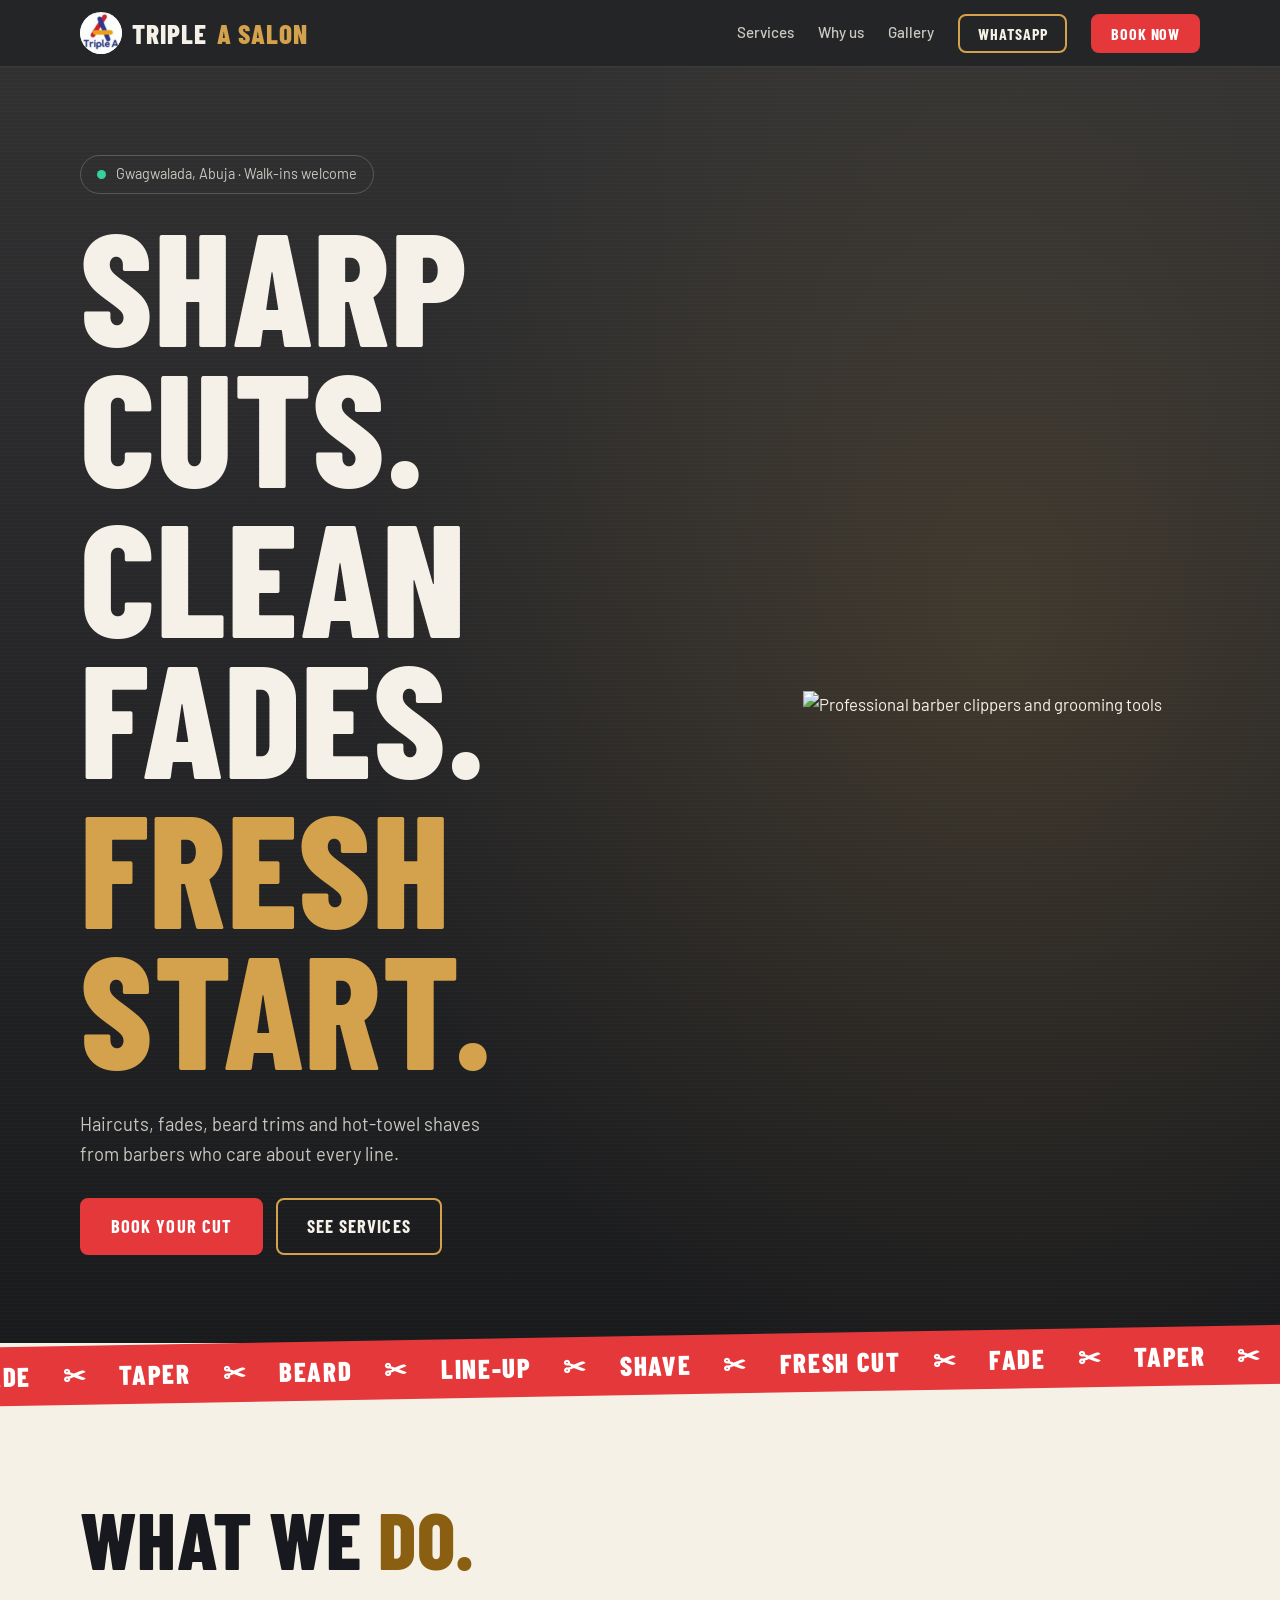
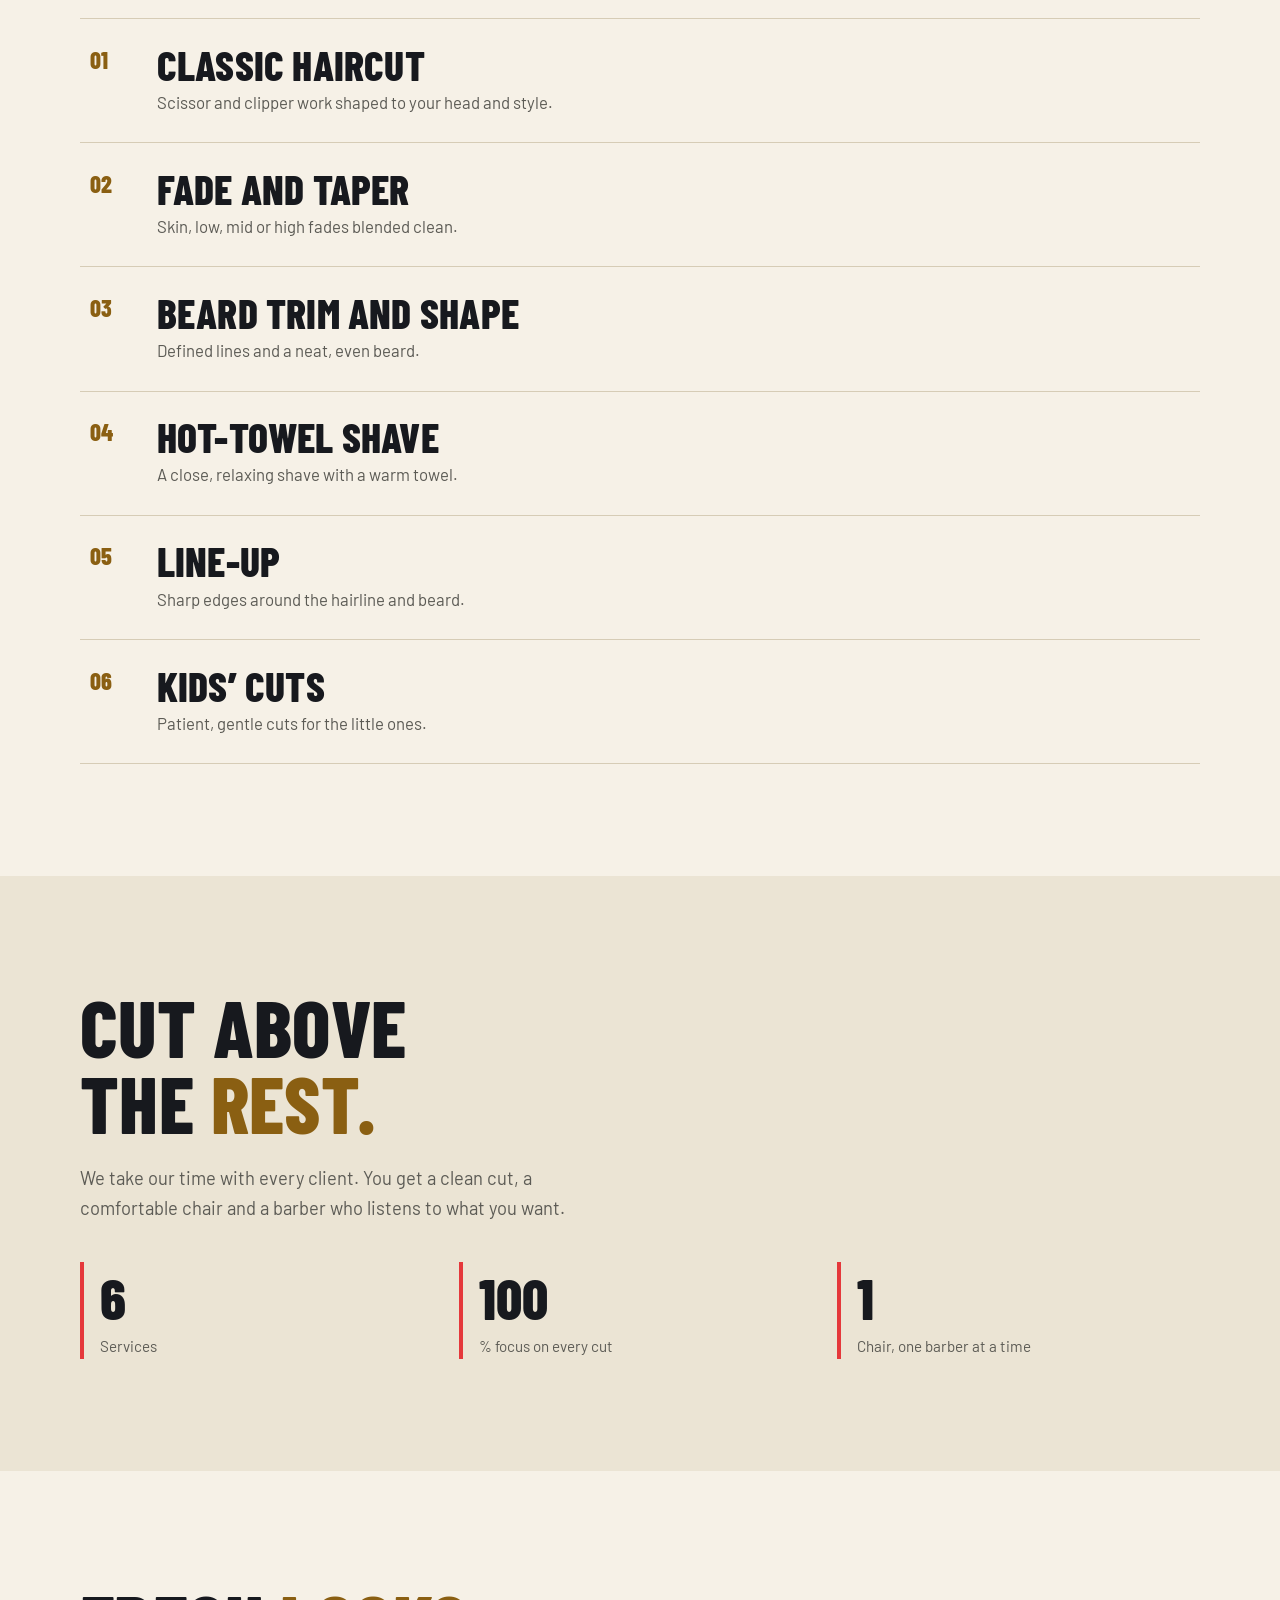
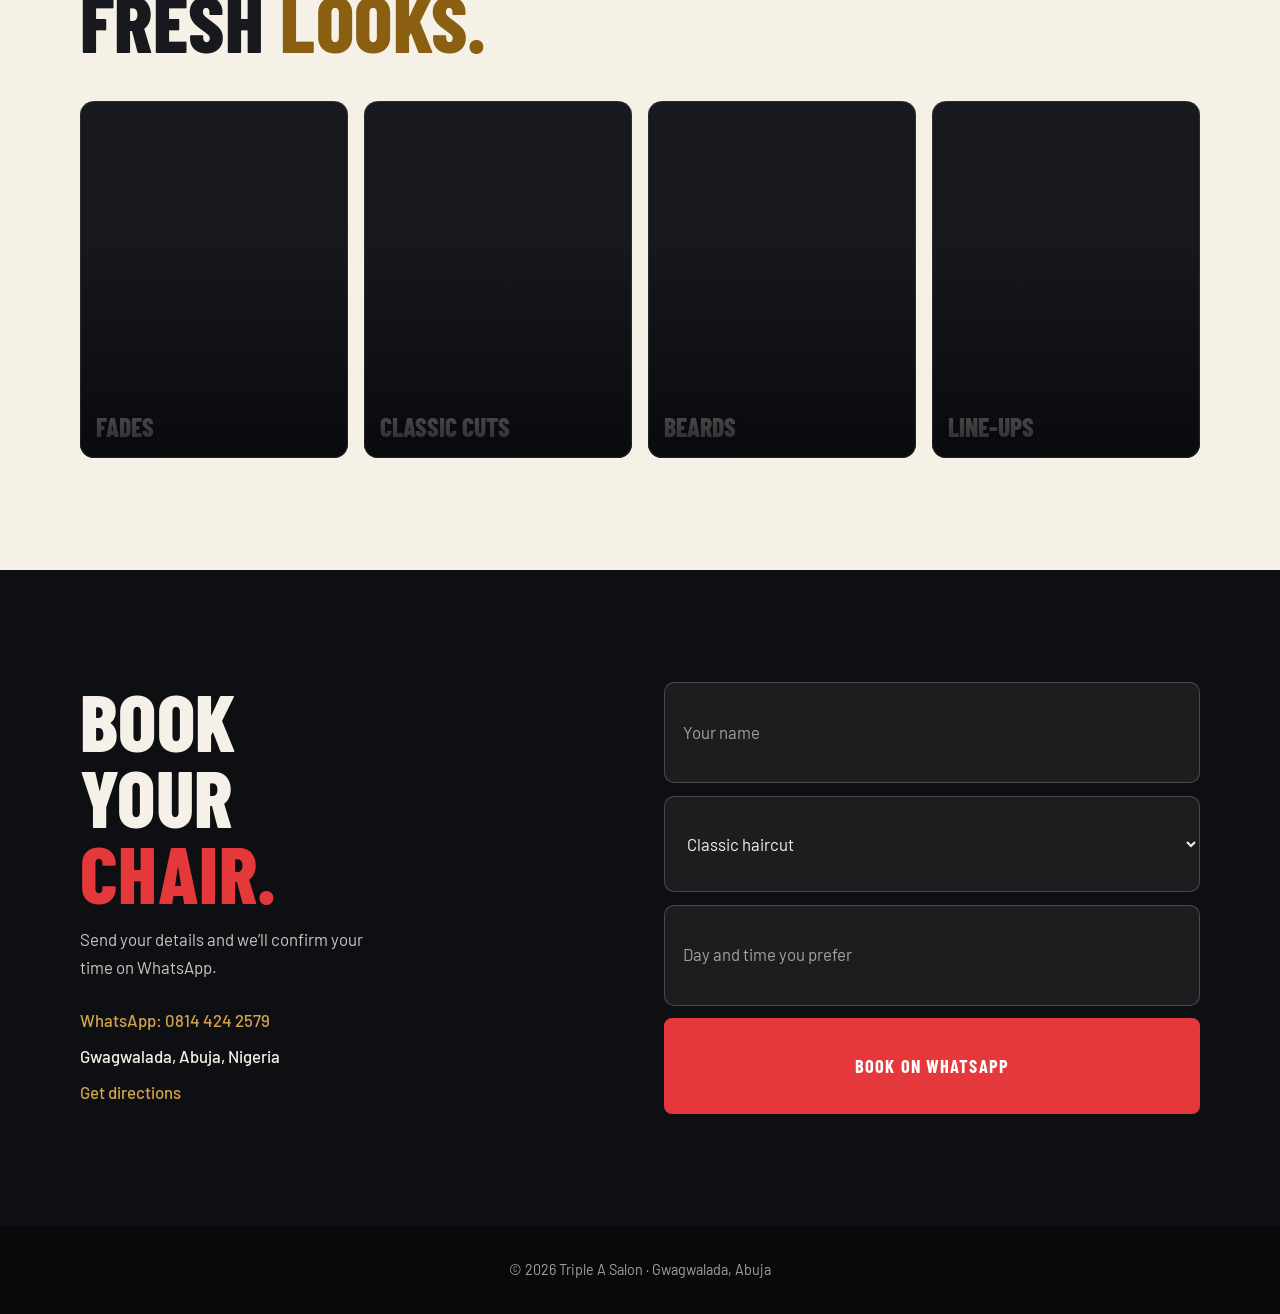
==== commit 08fddd99: "Replace barber-pole hero with real clipper photo" ====
--- a/index.html
+++ b/index.html
@@ -19,7 +19,7 @@
 <h1 aria-label="Sharp cuts. Clean fades. Fresh start."><span class="l"><span style="--d1:.1s">Sharp cuts.</span></span><span class="l"><span style="--d1:.25s">Clean fades.</span></span><span class="l"><span style="--d1:.4s">Fresh start.</span></span></h1>
 <p class="lead in">Haircuts, fades, beard trims and hot-towel shaves from barbers who care about every line.</p>
 <div class="cta in"><a class="btn r" href="#book">Book your cut</a><a class="btn" href="#services">See services</a></div></div>
-<div class="stage" aria-hidden="true"><div class="poleW"><i class="cap a"></i><div class="pole"></div><i class="cap b"></i></div></div>
+<div class="stage"><img class="hero-clipper" src="https://images.pexels.com/photos/7697208/pexels-photo-7697208.jpeg?auto=compress&amp;cs=tinysrgb&amp;w=1000" alt="Professional barber clippers and grooming tools"></div>
 </div></header>
 <div class="mq" aria-hidden="true"><div id="mq"></div></div>
 
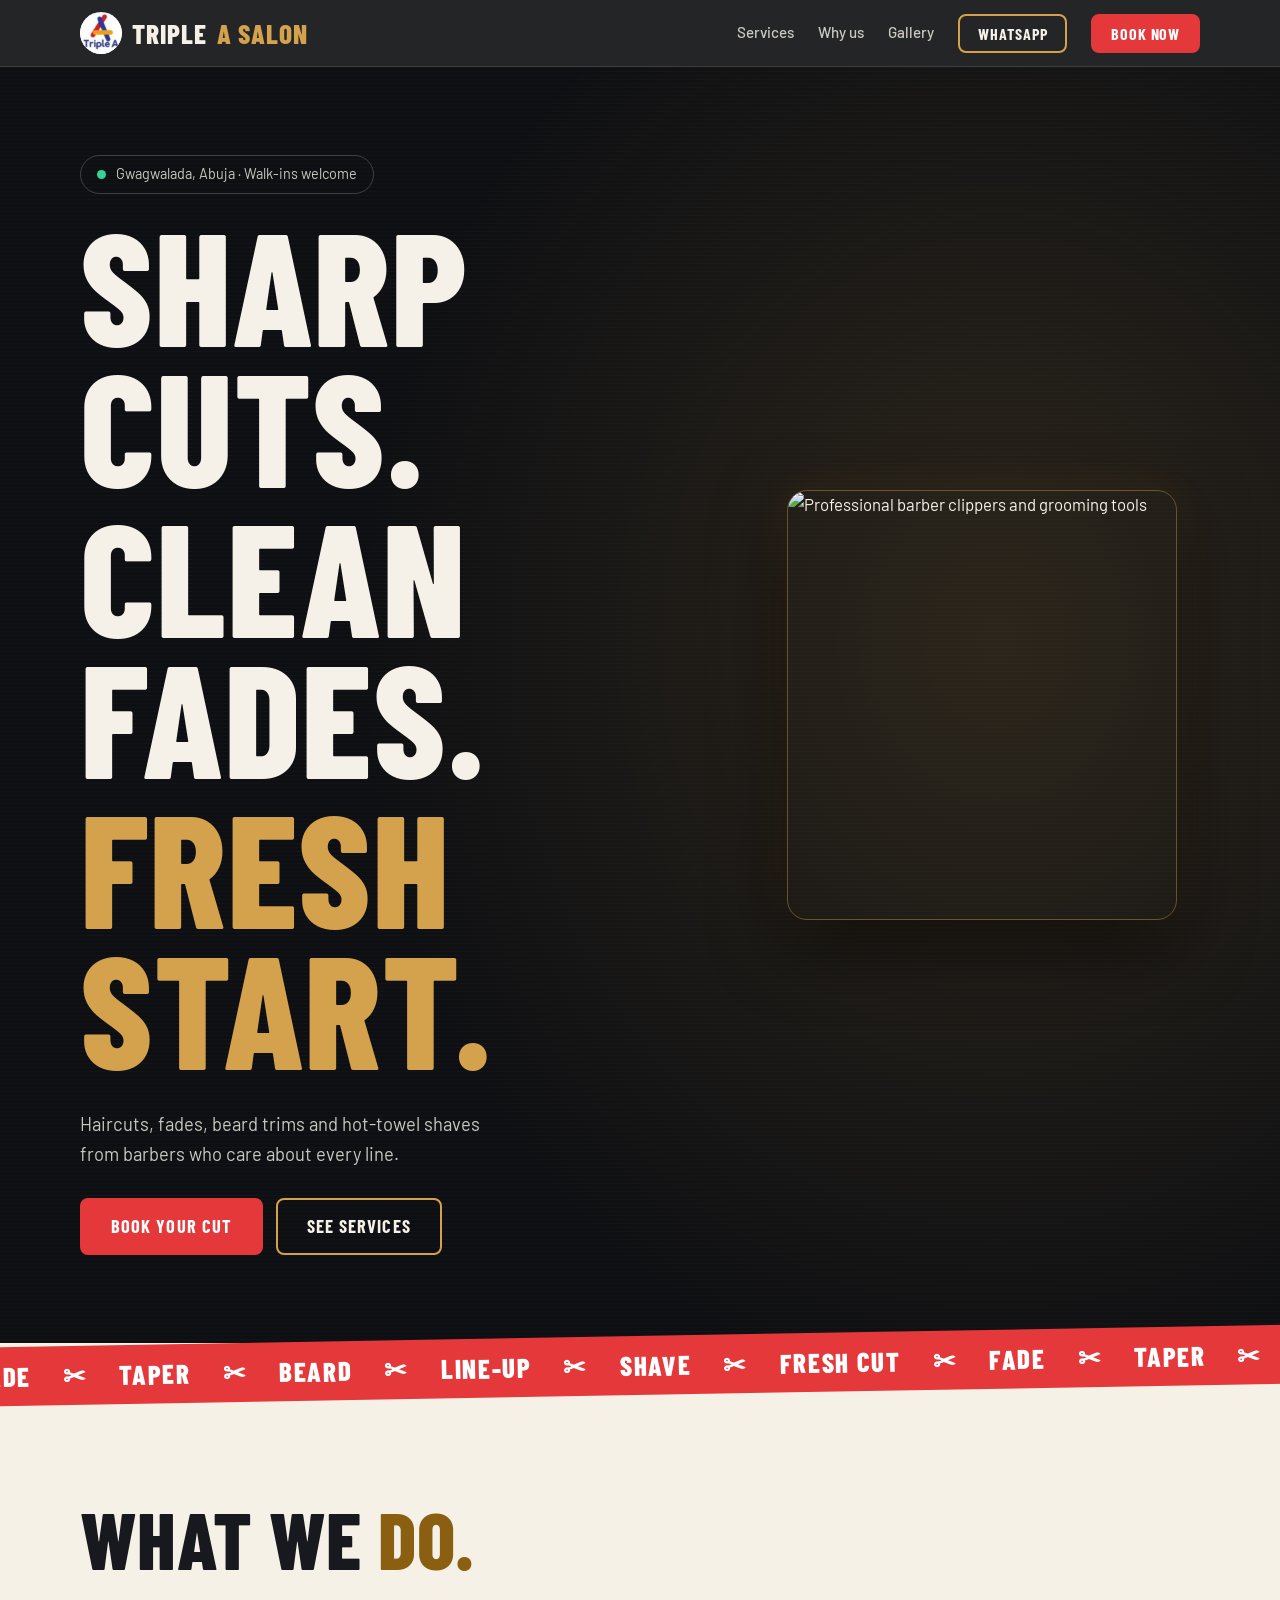
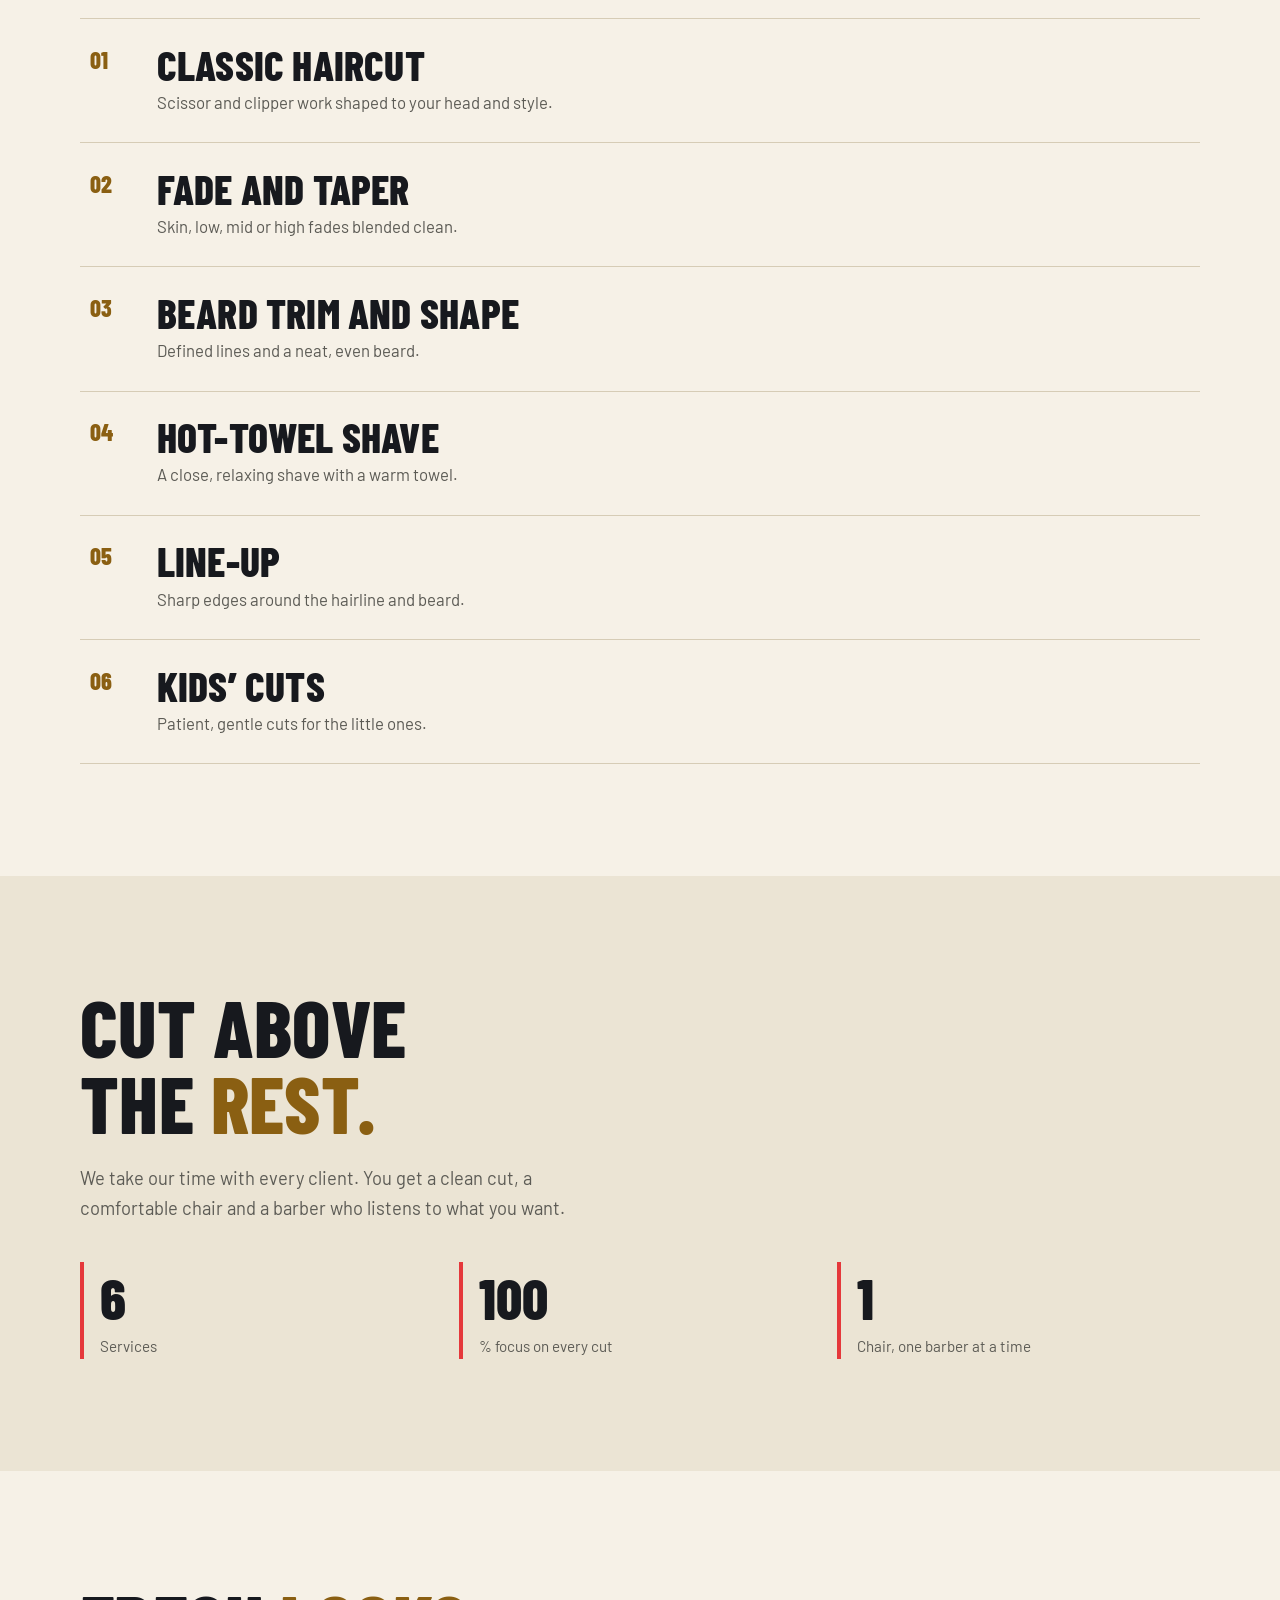
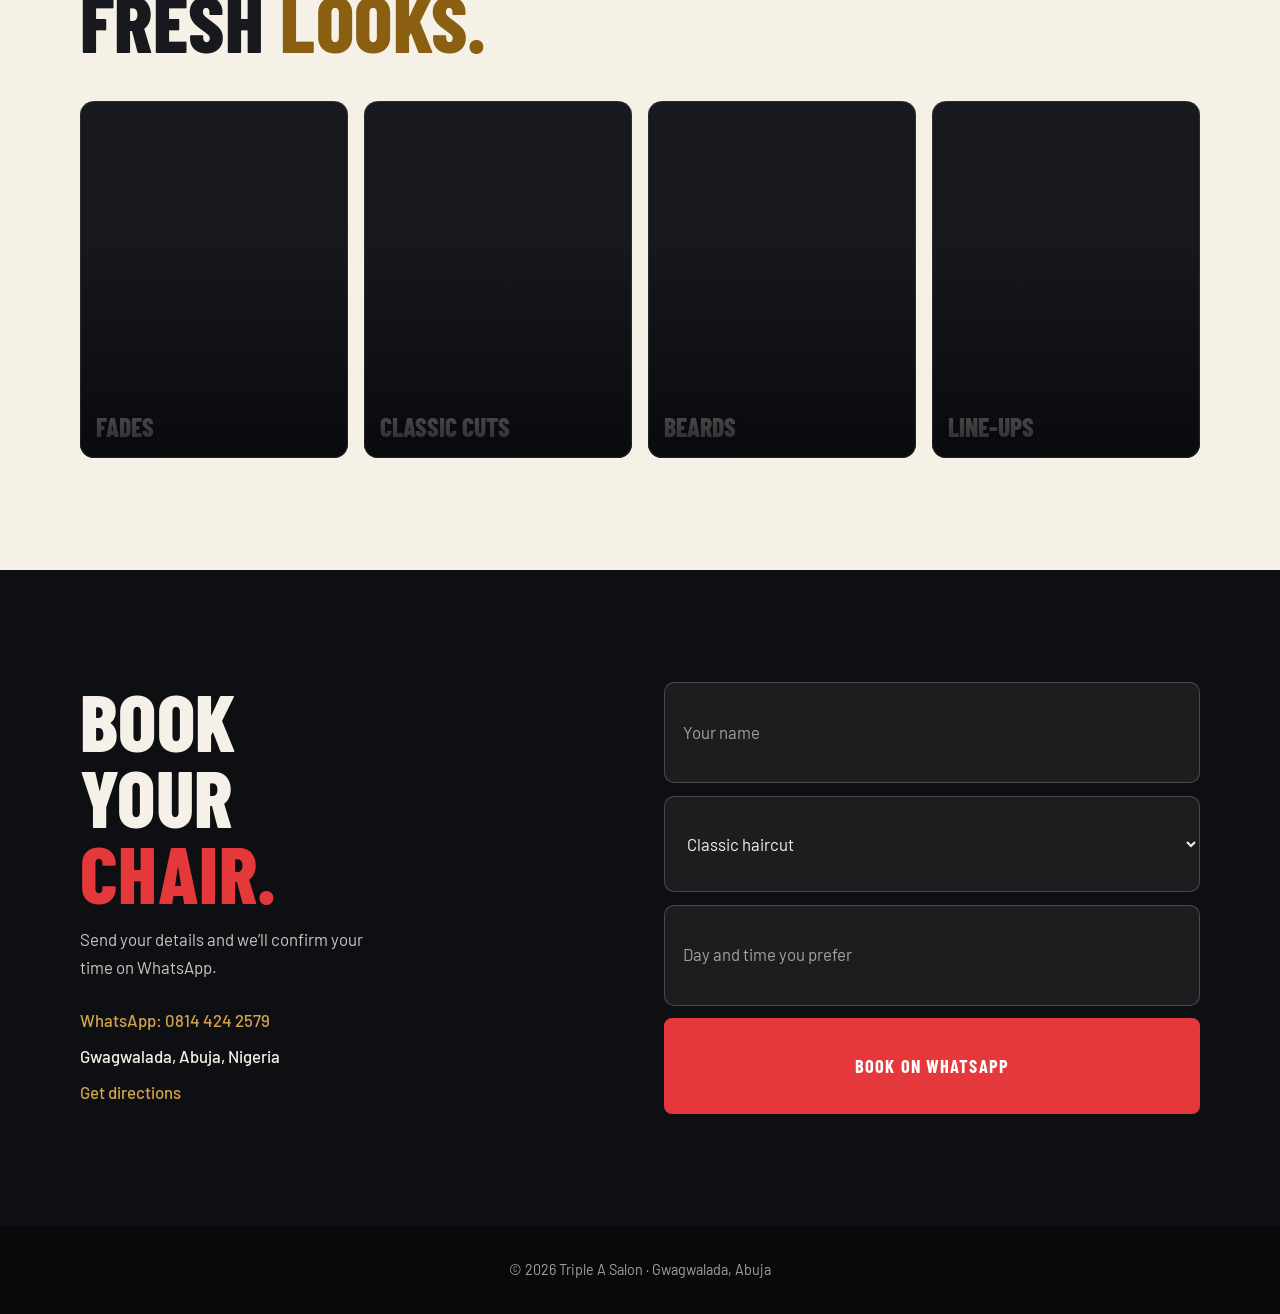
==== commit 6424cac4: "Improve SEO metadata and structured data" ====
--- a/index.html
+++ b/index.html
@@ -3,8 +3,8 @@
 <head>
 <meta charset="utf-8">
 <meta name="viewport" content="width=device-width, initial-scale=1, viewport-fit=cover">
-<title>Triple A Salon | Haircuts, Fades and Beards in Gwagwalada, Abuja</title>
-<meta name="description" content="Triple A Salon in Gwagwalada, Abuja: sharp haircuts, clean fades, beard trims and hot-towel shaves.">
+<title>Triple A Salon | Barber in Gwagwalada, Abuja, Nigeria</title>
+<meta name="description" content="Visit Triple A Salon in Gwagwalada, Abuja for clean fades, classic haircuts, beard trims, line-ups and hot-towel shaves. Book by WhatsApp.">
 <link rel="preconnect" href="https://fonts.googleapis.com"><link rel="preconnect" href="https://fonts.gstatic.com" crossorigin>
 <link href="https://fonts.googleapis.com/css2?family=Barlow+Condensed:wght@600;700;800&family=Barlow:wght@400;500;600&display=swap" rel="stylesheet">
 <link rel="stylesheet" href="css/style.css">
--- a/css/style.css
+++ b/css/style.css
@@ -37,13 +37,9 @@
 .lead{max-width:42ch;color:#c9c8c0;font-size:1.15rem;margin-bottom:1.8rem}
 .cta{display:flex;gap:.8rem;flex-wrap:wrap}
 .stage{display:grid;place-items:center;opacity:0;animation:fd 1s .8s forwards}
-.poleW{position:relative;width:120px;padding:26px 0}
-.cap{position:absolute;left:-6px;right:-6px;height:30px;border-radius:50%;background:linear-gradient(#f1d089,#a9772a);z-index:2}.cap.a{top:0}.cap.b{bottom:0}
-.pole{height:min(52vw,380px);min-height:280px;border-radius:14px;border:6px solid #e9e7df;overflow:hidden;position:relative;box-shadow:0 0 70px -10px #3a6df080,0 0 70px -20px #e5383b99}
-.pole::before{content:"";position:absolute;inset:-150px 0;background:repeating-linear-gradient(-45deg,var(--red) 0 24px,#fff 24px 48px,var(--blu) 48px 72px,#fff 72px 96px);animation:pl 2.6s linear infinite}
-@keyframes pl{to{transform:translateY(135.76px)}}
-.pole::after{content:"";position:absolute;inset:0;background:linear-gradient(90deg,#ffffff55,transparent 35%,#00000066)}
-@media (max-width:860px){.hero .w{grid-template-columns:1fr}.stage{order:-1}.pole{min-height:200px;height:200px}}
+.stage{display:flex;justify-content:center;align-items:center;opacity:0;animation:fd 1s .8s forwards;min-width:0}
+.hero-clipper{display:block;width:min(100%,390px);height:clamp(260px,36vw,430px);object-fit:cover;object-position:center;border:1px solid #d4a24c66;border-radius:20px;box-shadow:0 24px 70px #0009,0 0 45px #d4a24c20}
+@media (max-width:860px){.hero .w{grid-template-columns:1fr}.stage{order:-1}.hero-clipper{width:min(100%,440px);height:clamp(190px,55vw,270px);object-position:center 44%}.hero{padding-top:2rem}.hero::before{background:linear-gradient(90deg,#0e0f12b8,#0e0f1270)}}
 .mq{background:var(--red);color:#fff;overflow:hidden;padding:.8rem 0;transform:rotate(-1deg);margin:-.4rem -2%;position:relative;z-index:2}
 .mq div{display:flex;width:max-content;animation:sl 24s linear infinite;font:800 1.7rem var(--d);text-transform:uppercase;letter-spacing:.06em}
 .mq span{padding-right:2rem}.mq span::after{content:"✂";margin-left:2rem}
@@ -84,3 +80,9 @@
 .tile:hover{filter:saturate(1.08)}
 .det a[hidden]{display:none}
 @media (max-width:760px){.lk{gap:.45rem}.lk .btn{padding:.55rem .75rem;font-size:.88rem}.logo{font-size:1.35rem}.lg{width:36px;height:36px}}
+
+/* Hero photography: clearer barbershop background and real clipper feature image */
+.hero{background-color:#0e0f12;background-repeat:no-repeat;background-size:cover;background-position:center}
+.hero .w{z-index:2}
+.hero h1,.hero .lead,.hero .tag,.hero .cta{position:relative;z-index:2}
+@media (min-width:861px){.hero{background-position:center 42%}}
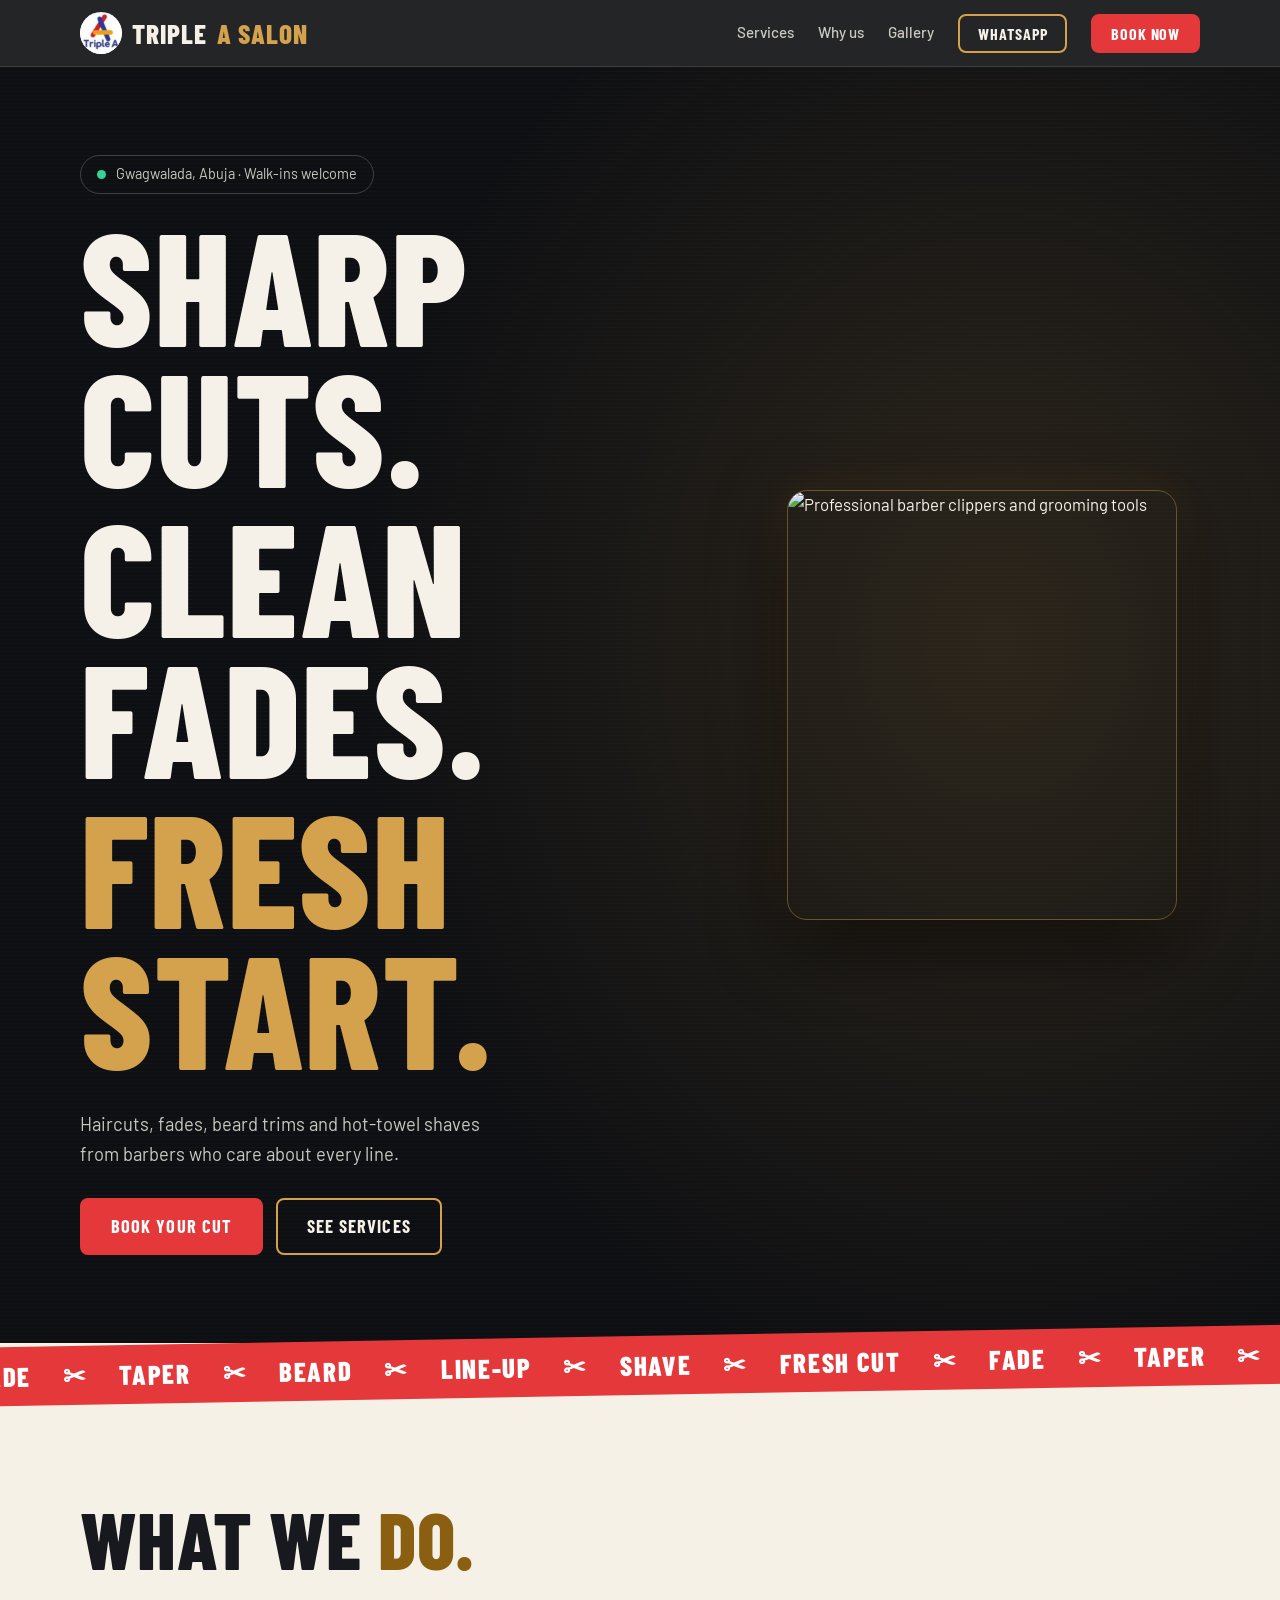
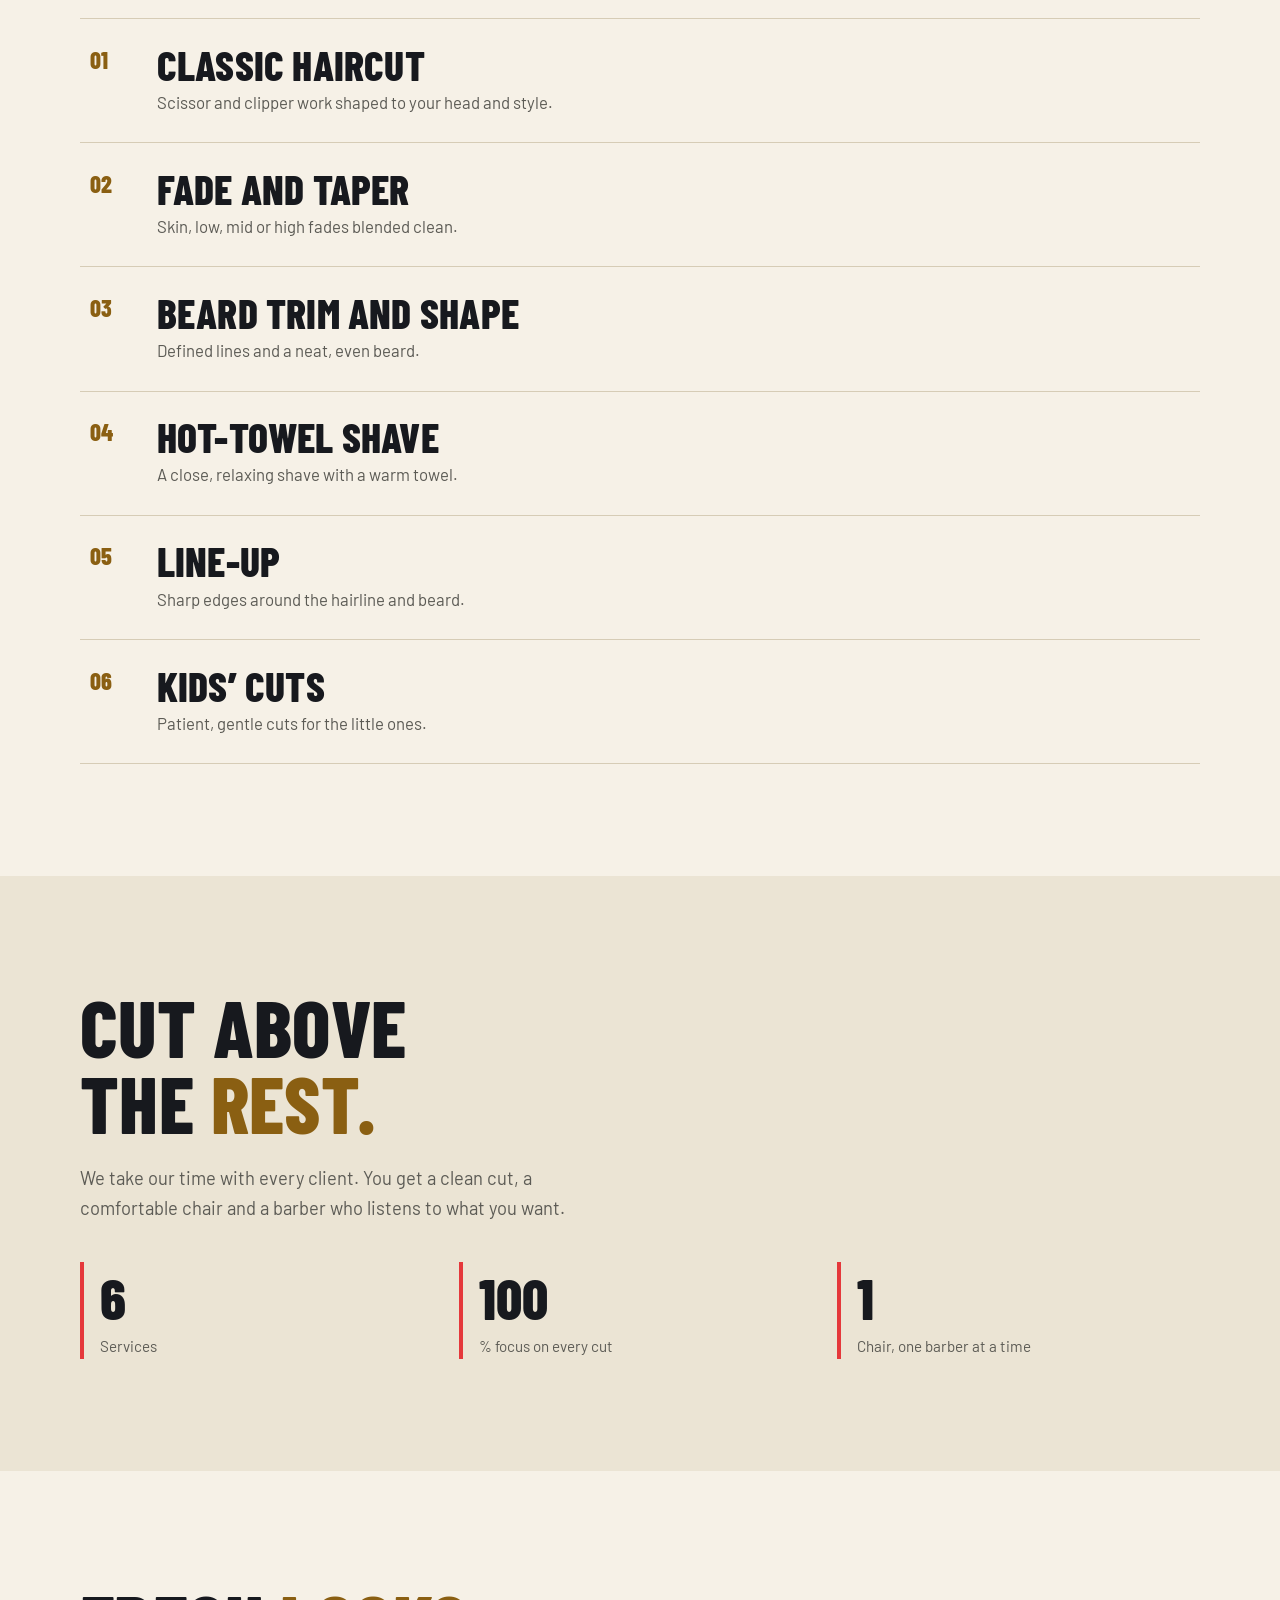
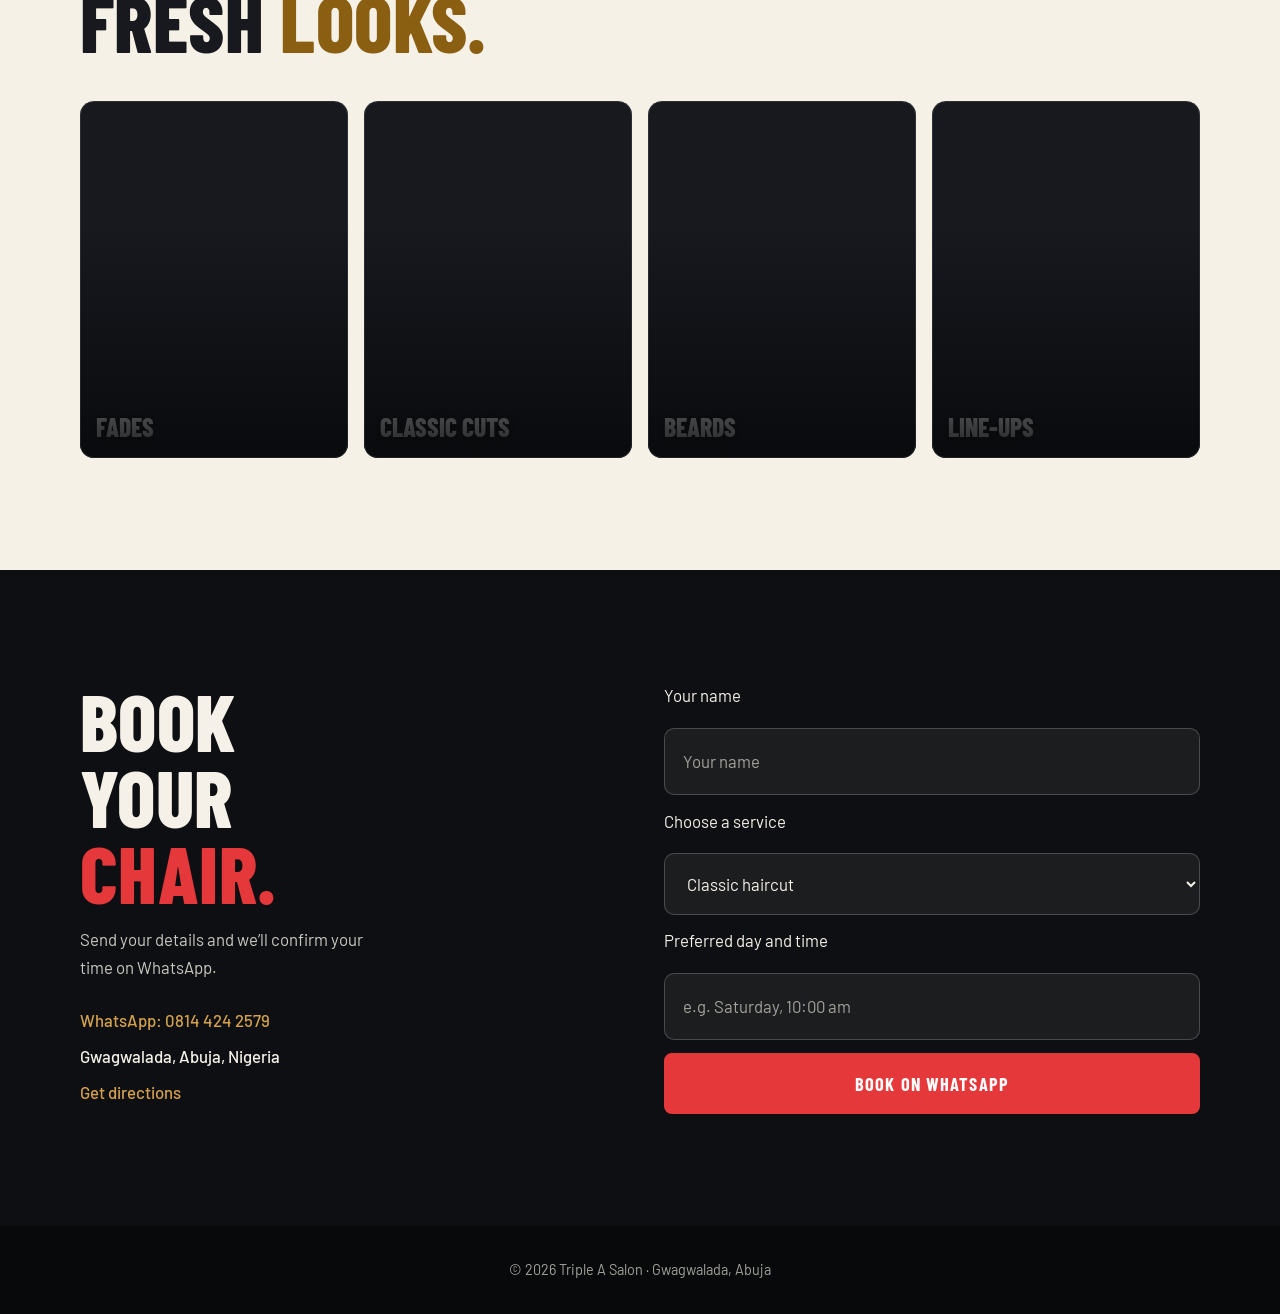
==== commit f08a3edf: "Improve accessible forms, image loading and privacy links" ====
--- a/index.html
+++ b/index.html
@@ -8,6 +8,32 @@
 <link rel="preconnect" href="https://fonts.googleapis.com"><link rel="preconnect" href="https://fonts.gstatic.com" crossorigin>
 <link href="https://fonts.googleapis.com/css2?family=Barlow+Condensed:wght@600;700;800&family=Barlow:wght@400;500;600&display=swap" rel="stylesheet">
 <link rel="stylesheet" href="css/style.css">
+<meta name="robots" content="index, follow, max-image-preview:large">
+<meta name="theme-color" content="#111214">
+<meta property="og:type" content="website">
+<meta property="og:title" content="Triple A Salon | Barber in Gwagwalada, Abuja, Nigeria">
+<meta property="og:description" content="Visit Triple A Salon in Gwagwalada, Abuja for clean fades, classic haircuts, beard trims, line-ups and hot-towel shaves. Book by WhatsApp.">
+<meta property="og:locale" content="en_NG">
+<meta name="twitter:card" content="summary">
+<script type="application/ld+json">
+{
+  "@context": "https://schema.org",
+  "@type": "BarberShop",
+  "name": "Triple A Salon",
+  "telephone": "+2348144242579",
+  "address": {
+    "@type": "PostalAddress",
+    "addressLocality": "Gwagwalada",
+    "addressRegion": "Federal Capital Territory",
+    "addressCountry": "NG"
+  },
+  "areaServed": {
+    "@type": "City",
+    "name": "Gwagwalada"
+  },
+  "description": "Barber services including classic haircuts, fades, beard trims, line-ups and hot-towel shaves."
+}
+</script>
 </head>
 <body>
 <div id="pg" aria-hidden="true"></div>
@@ -35,10 +61,10 @@
 <section class="bk" id="book"><div class="w">
 <div data-r><h2>Book your <span style="color:#e5383b">chair.</span></h2><p>Send your details and we’ll confirm your time on WhatsApp.</p>
 <div class="det"><a id="wa" target="_blank" rel="noopener"></a><a id="mail" target="_blank" rel="noopener"></a><span>Gwagwalada, Abuja, Nigeria</span><a id="mp" target="_blank" rel="noopener">Get directions</a><div id="hr"></div></div></div>
-<form id="f" data-r style="--dl:.15s"><input id="n" placeholder="Your name" required autocomplete="name"><select id="s" aria-label="Service"></select><input id="d" placeholder="Day and time you prefer" required><button class="btn r" type="submit">Book on WhatsApp</button></form>
+<form id="f" data-r style="--dl:.15s" aria-label="WhatsApp booking request"><label for="n">Your name</label><input id="n" name="name" placeholder="Your name" required autocomplete="name"><label for="s">Choose a service</label><select id="s" name="service" aria-label="Service"></select><label for="d">Preferred day and time</label><input id="d" name="preferred-time" placeholder="e.g. Saturday, 10:00 am" required><button class="btn r" type="submit">Book on WhatsApp</button></form>
 </div></section>
 </main>
-<footer id="ft"></footer>
+<footer id="ft"> · <a href="privacy.html">Privacy</a></footer>
 <script src="js/script.js" defer></script>
 </body>
 </html>
